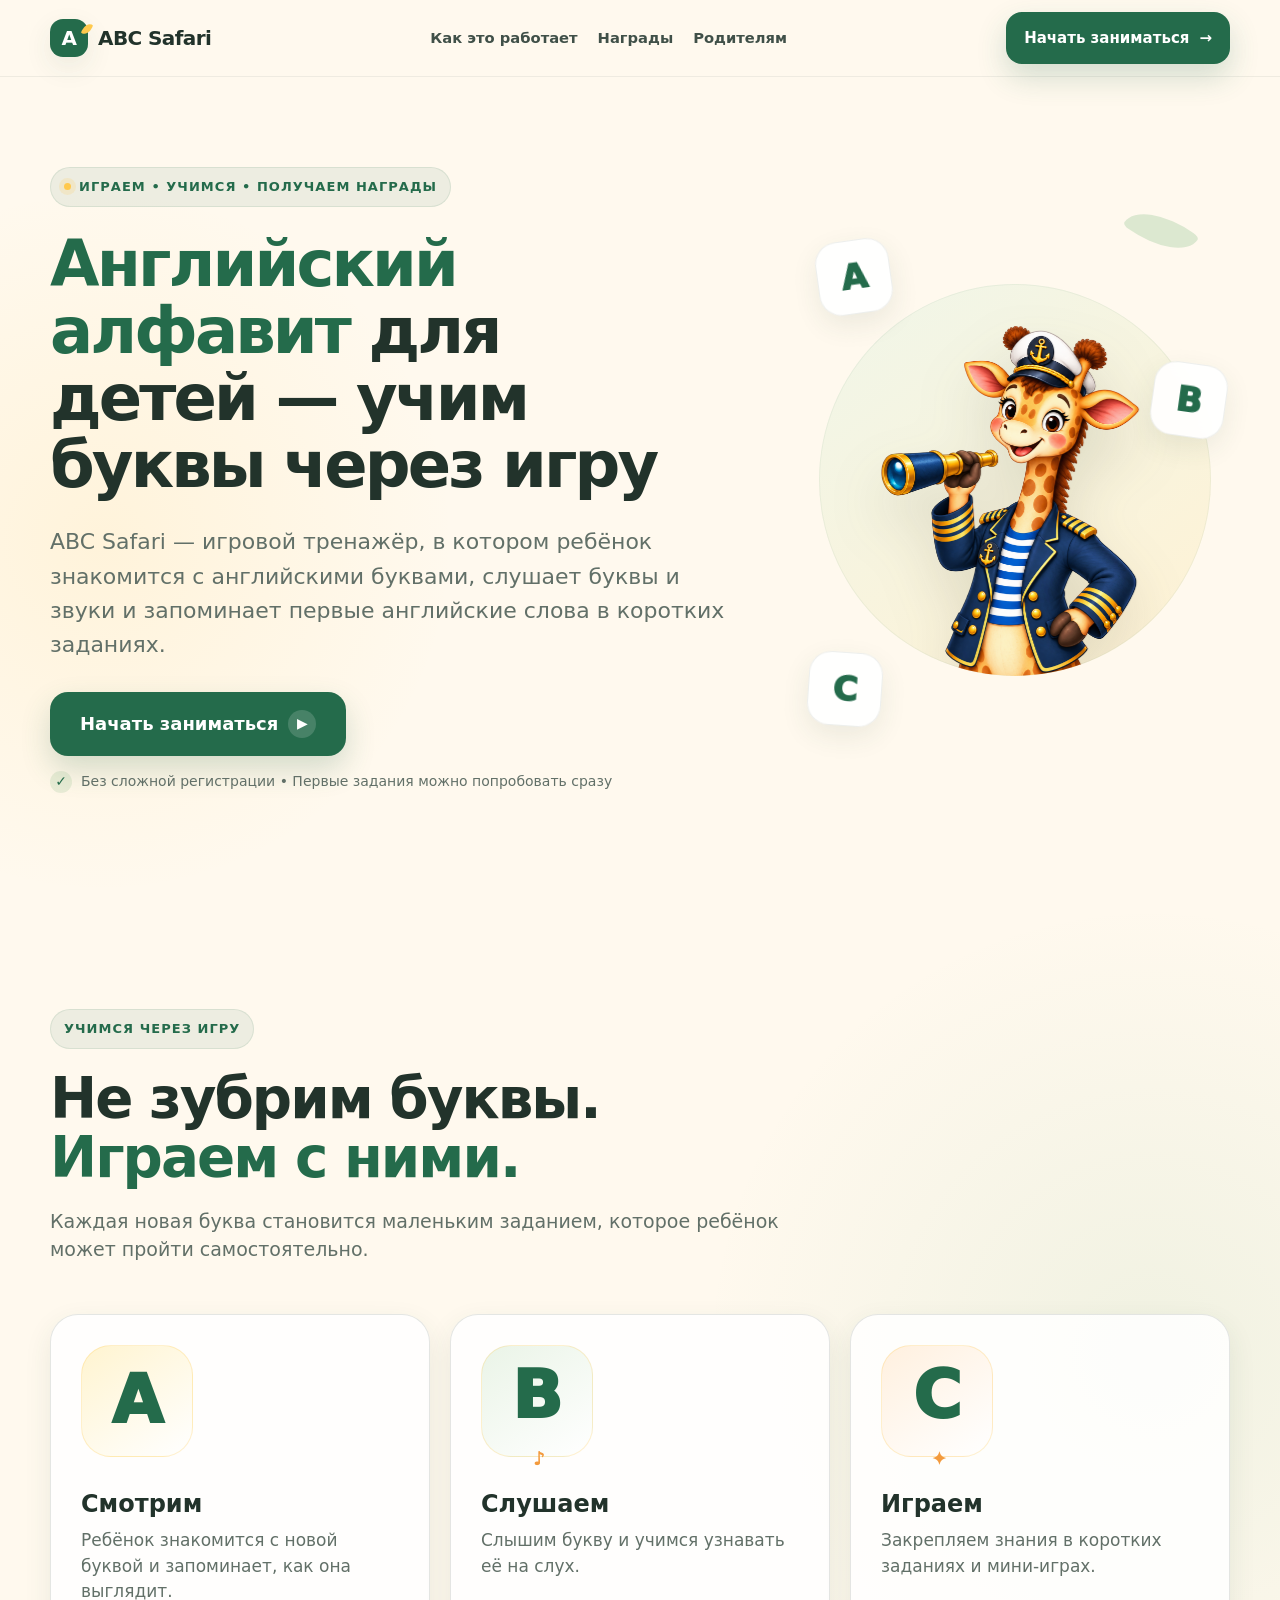
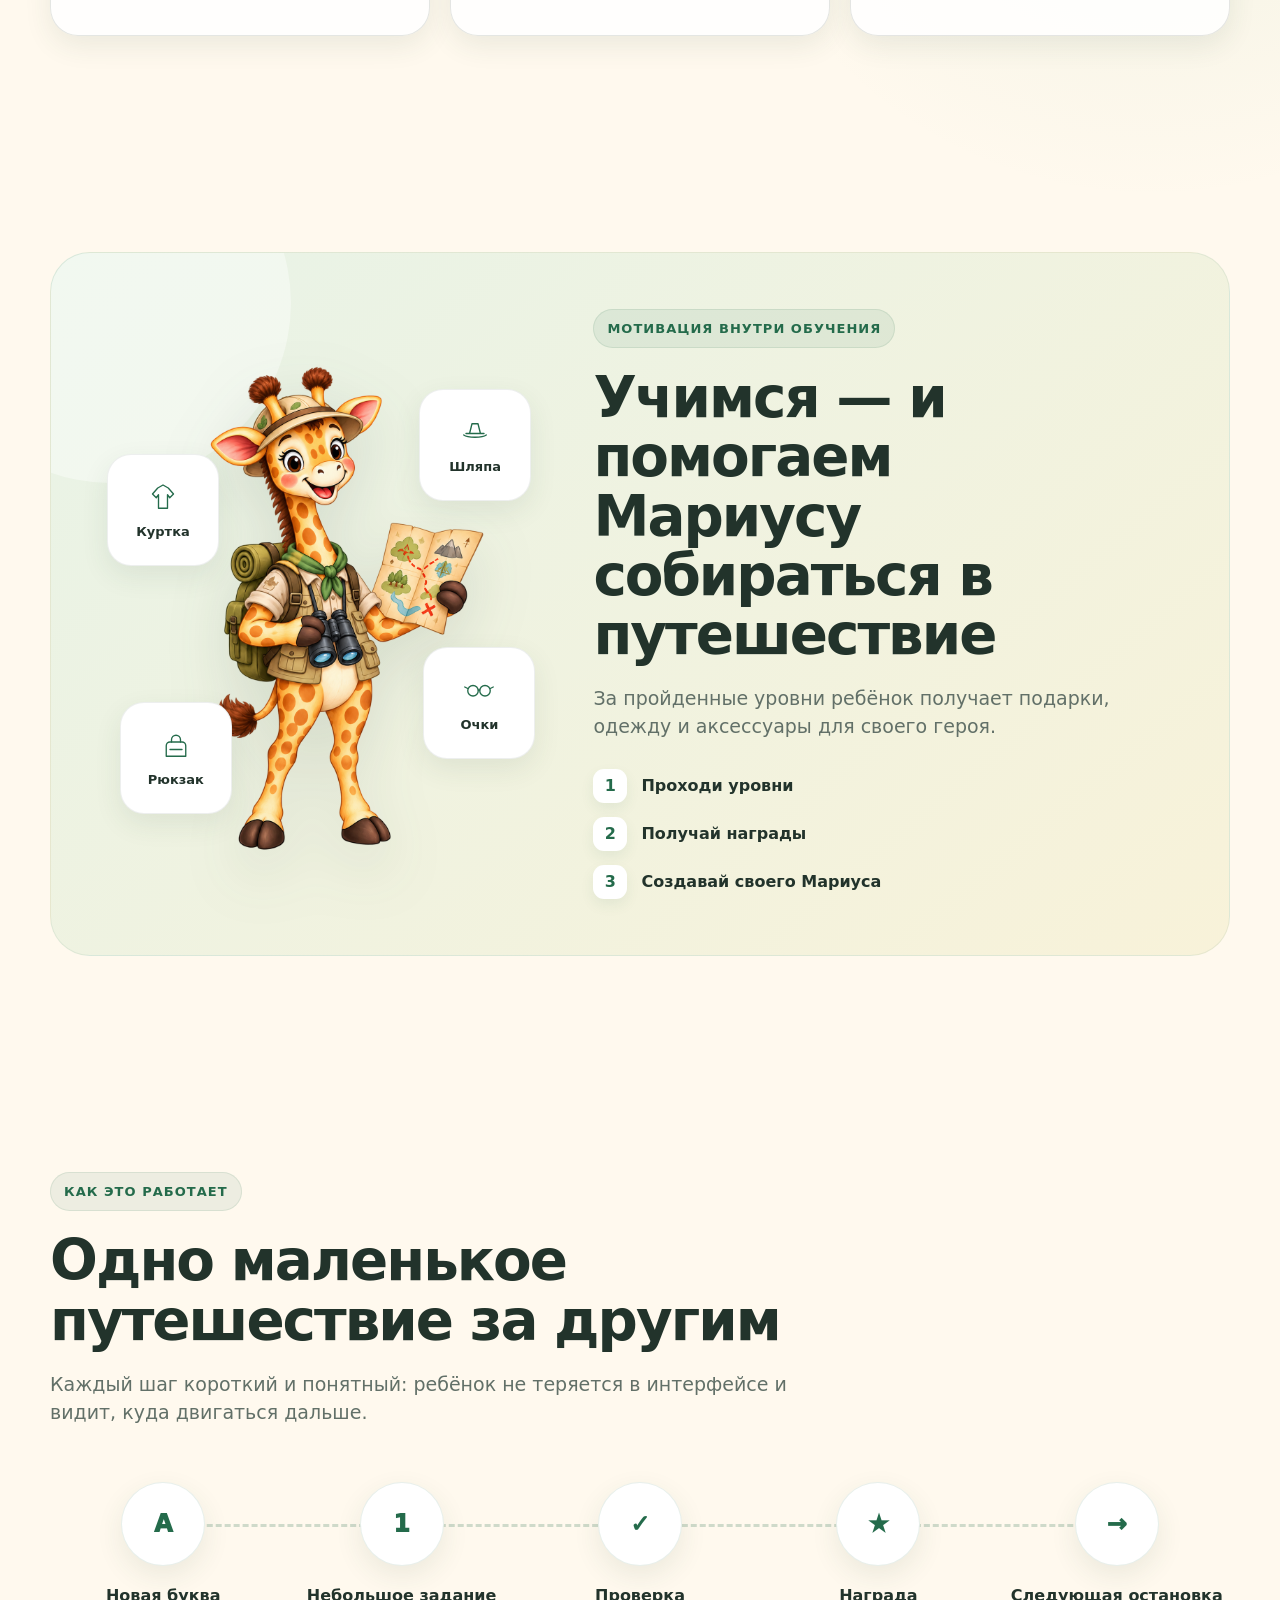
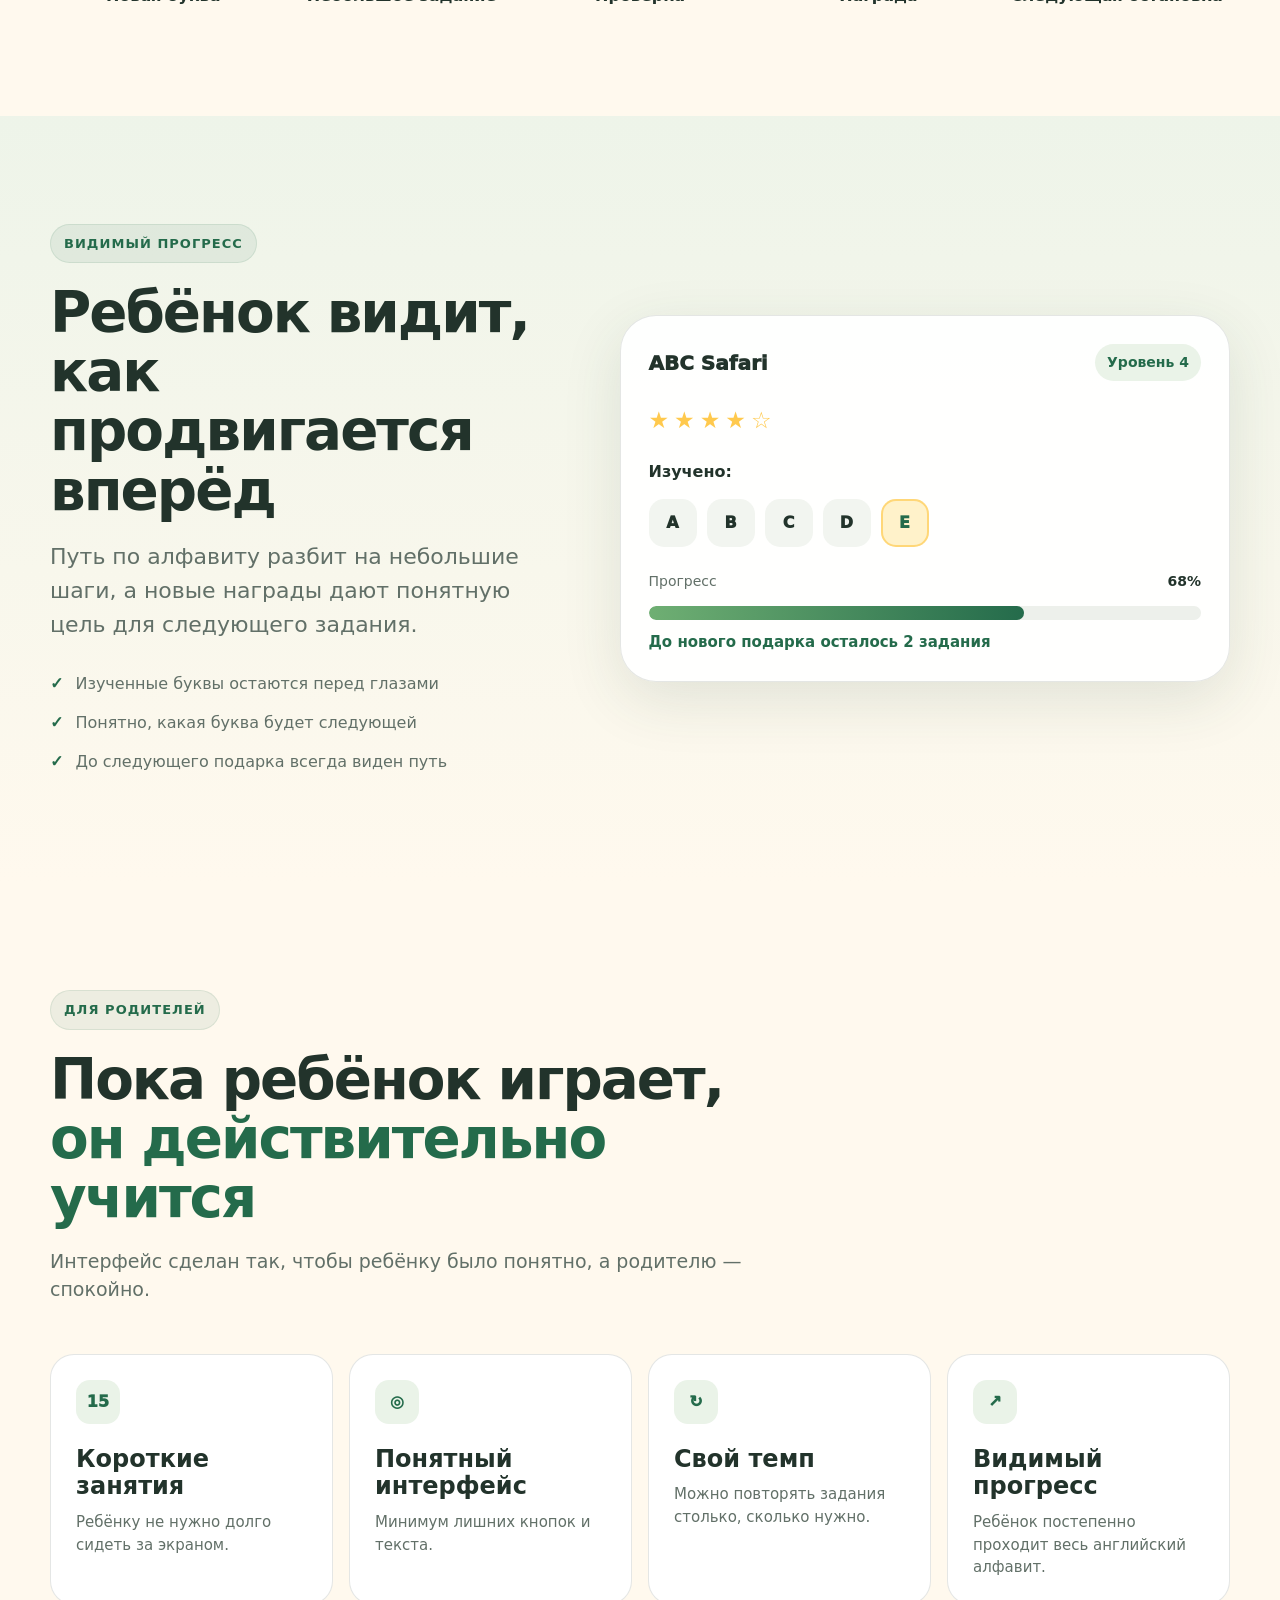
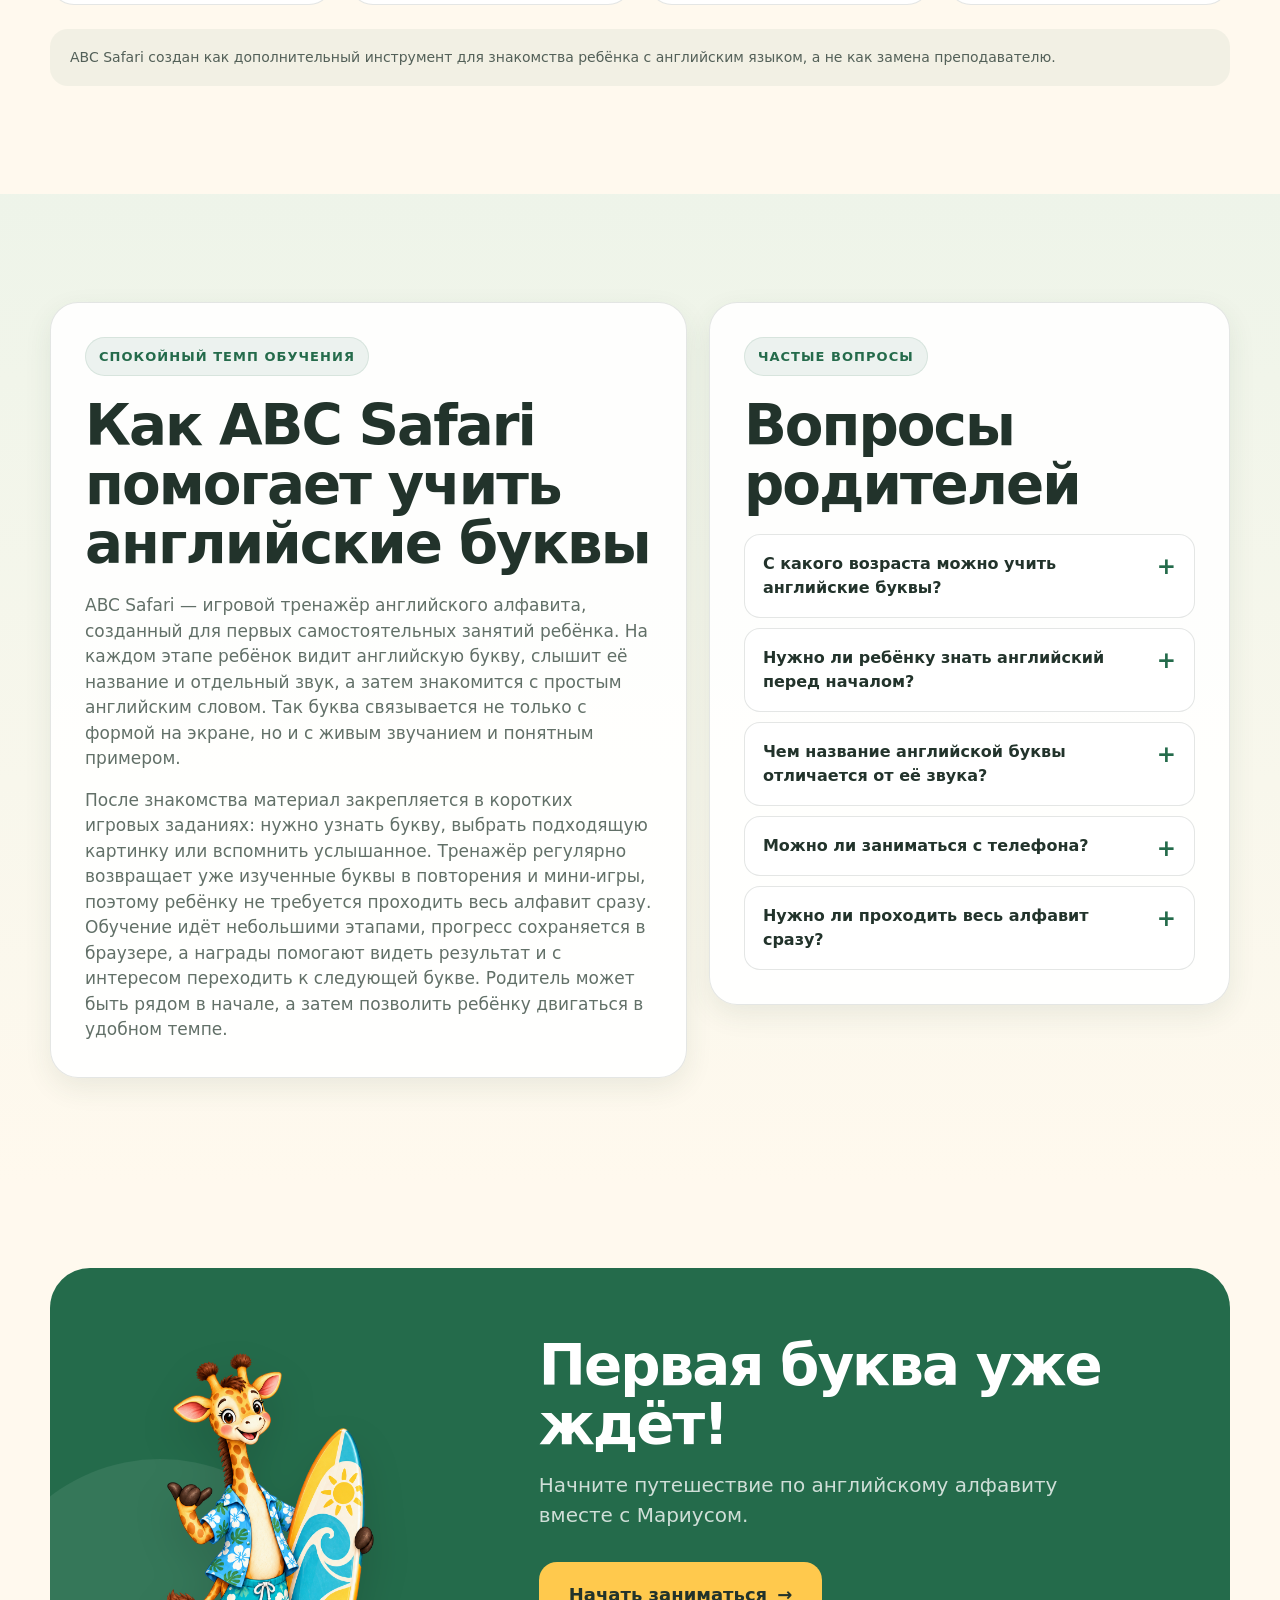
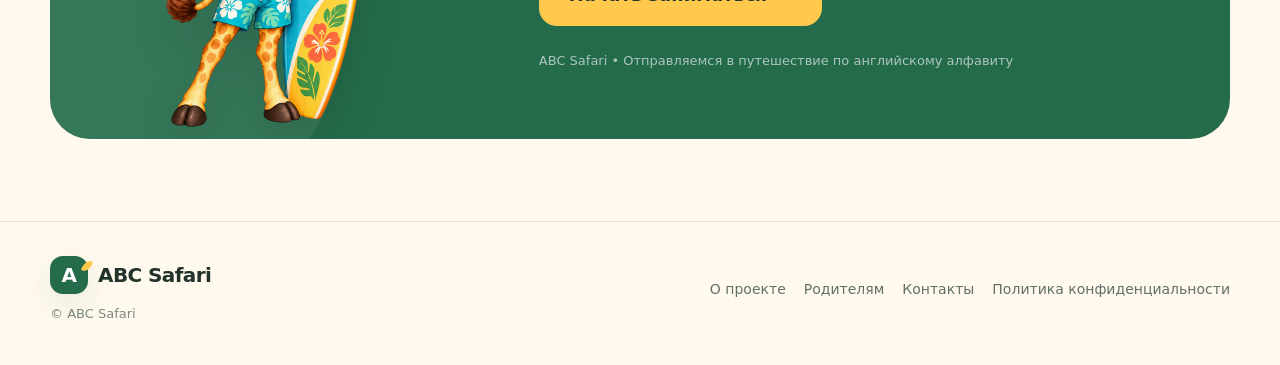
==== index.html @ dca10058 "Add technical SEO foundation" ====
<!doctype html>
<html lang="ru">
<head>
  <meta charset="utf-8" />
  <meta name="viewport" content="width=device-width,initial-scale=1" />
  <meta name="description" content="Игровой онлайн-тренажёр английских букв для детей: слушаем буквы и звуки, учим первые слова, играем и получаем награды вместе с жирафом Мариусом." />
  <title>Английский алфавит для детей — игровой тренажёр ABC Safari</title>
  <link rel="canonical" href="https://abcsafari.ru/" />
  <link rel="icon" type="image/png" href="/play/icon-192.png" />
  <meta property="og:type" content="website" />
  <meta property="og:locale" content="ru_RU" />
  <meta property="og:site_name" content="ABC Safari" />
  <meta property="og:title" content="Английский алфавит для детей — игровой тренажёр ABC Safari" />
  <meta property="og:description" content="Игровой онлайн-тренажёр английских букв для детей: слушаем буквы и звуки, учим первые слова, играем и получаем награды вместе с жирафом Мариусом." />
  <meta property="og:url" content="https://abcsafari.ru/" />
  <meta name="twitter:card" content="summary" />
  <meta name="twitter:title" content="Английский алфавит для детей — игровой тренажёр ABC Safari" />
  <meta name="twitter:description" content="Игровой онлайн-тренажёр английских букв для детей: слушаем буквы и звуки, учим первые слова, играем и получаем награды вместе с жирафом Мариусом." />
  <script type="application/ld+json">
  {
    "@context": "https://schema.org",
    "@graph": [
      {
        "@type": "WebSite",
        "@id": "https://abcsafari.ru/#website",
        "name": "ABC Safari",
        "url": "https://abcsafari.ru/",
        "inLanguage": "ru"
      },
      {
        "@type": "SoftwareApplication",
        "@id": "https://abcsafari.ru/play/#application",
        "name": "ABC Safari",
        "url": "https://abcsafari.ru/play/",
        "applicationCategory": "EducationalApplication",
        "operatingSystem": "Web",
        "inLanguage": "ru"
      },
      {
        "@type": "FAQPage",
        "@id": "https://abcsafari.ru/#faq",
        "mainEntity": [
          {
            "@type": "Question",
            "name": "С какого возраста можно учить английские буквы?",
            "acceptedAnswer": {
              "@type": "Answer",
              "text": "Ориентируйтесь не только на возраст, но и на интерес ребёнка. ABC Safari подходит для первого знакомства с буквами, а взрослый может помочь на старте."
            }
          },
          {
            "@type": "Question",
            "name": "Нужно ли ребёнку знать английский перед началом?",
            "acceptedAnswer": {
              "@type": "Answer",
              "text": "Нет. Тренажёр начинает с базовых букв, их названий и простых слов, поэтому предварительная подготовка не требуется."
            }
          },
          {
            "@type": "Question",
            "name": "Чем название английской буквы отличается от её звука?",
            "acceptedAnswer": {
              "@type": "Answer",
              "text": "Название — это то, как букву называют в алфавите, а звук — то, как она может звучать в слове. В заданиях можно услышать и то и другое."
            }
          },
          {
            "@type": "Question",
            "name": "Можно ли заниматься с телефона?",
            "acceptedAnswer": {
              "@type": "Answer",
              "text": "Да. Сайт адаптирован для телефона и планшета; для занятий понадобится включённый звук."
            }
          },
          {
            "@type": "Question",
            "name": "Нужно ли проходить весь алфавит сразу?",
            "acceptedAnswer": {
              "@type": "Answer",
              "text": "Нет. Обучение разбито на небольшие этапы, а к уже изученным буквам можно возвращаться в повторениях и играх."
            }
          }
        ]
      }
    ]
  }
  </script>
  <style>
    :root{
      --bg:#FFF9EE;
      --bg-soft:#FAF8F3;
      --ink:#22332B;
      --muted:#627068;
      --green:#246B4B;
      --green-2:#6FAF73;
      --green-soft:#EAF3E8;
      --yellow:#FFC94D;
      --orange:#F39A3D;
      --white:#FFFFFF;
      --line:rgba(34,51,43,.12);
      --shadow:0 18px 60px rgba(43,74,57,.12);
      --shadow-sm:0 10px 28px rgba(43,74,57,.09);
      --radius:28px;
      --radius-sm:20px;
      --max:1180px;
      --trainer-url:"/play/";
    }

    *{box-sizing:border-box}
    html{scroll-behavior:smooth}
    body{
      margin:0;
      color:var(--ink);
      background:
        radial-gradient(circle at 8% 8%, rgba(255,201,77,.12), transparent 22rem),
        radial-gradient(circle at 90% 20%, rgba(111,175,115,.10), transparent 28rem),
        var(--bg);
      font-family:"Nunito","Avenir Next","Segoe UI",system-ui,-apple-system,sans-serif;
      line-height:1.5;
      -webkit-font-smoothing:antialiased;
    }
    img{max-width:100%;display:block}
    a{color:inherit;text-decoration:none}
    button,a{ -webkit-tap-highlight-color:transparent }
    :focus-visible{outline:3px solid rgba(243,154,61,.45);outline-offset:4px}
    .container{width:min(var(--max), calc(100% - 40px));margin:0 auto}
    .section{padding:108px 0;position:relative}
    .section--soft{background:linear-gradient(180deg,rgba(234,243,232,.82),rgba(255,249,238,.65))}
    .eyebrow{
      display:inline-flex;align-items:center;gap:8px;
      font-size:13px;font-weight:800;letter-spacing:.08em;text-transform:uppercase;
      color:var(--green);background:rgba(36,107,75,.08);
      border:1px solid rgba(36,107,75,.10);
      padding:9px 13px;border-radius:999px;
      margin-bottom:20px;
    }
    .eyebrow-dot{width:7px;height:7px;border-radius:50%;background:var(--yellow);box-shadow:0 0 0 5px rgba(255,201,77,.18)}
    h1,h2,h3,p{margin-top:0}
    h1{
      font-size:clamp(44px,6vw,78px);
      line-height:.98;letter-spacing:-.045em;margin-bottom:26px;
      max-width:780px;
    }
    h2{
      font-size:clamp(34px,4.4vw,58px);
      line-height:1.05;letter-spacing:-.035em;margin-bottom:20px;
    }
    h3{font-size:24px;line-height:1.15;margin-bottom:10px}
    .accent{color:var(--green)}
    .lead{
      font-size:clamp(18px,2vw,22px);line-height:1.55;color:var(--muted);
      max-width:680px;margin-bottom:30px;
    }
    .section-head{max-width:760px;margin-bottom:50px}
    .section-head p{font-size:19px;color:var(--muted);margin-bottom:0}

    /* Header */
    .site-header{
      position:sticky;top:0;z-index:50;
      backdrop-filter:blur(18px);
      background:rgba(255,249,238,.82);
      border-bottom:1px solid rgba(34,51,43,.07);
    }
    .nav{
      height:76px;
      display:grid;
      grid-template-columns:auto minmax(0,1fr) auto;
      align-items:center;
      gap:34px;
      position:relative;
    }
    .brand{display:flex;align-items:center;gap:10px;font-weight:900;font-size:22px;letter-spacing:-.03em;flex:0 0 auto}
    .brand-mark{
      width:38px;height:38px;border-radius:13px;background:var(--green);color:#fff;
      display:grid;place-items:center;font-weight:900;position:relative;box-shadow:var(--shadow-sm);
    }
    .brand-mark:after{
      content:"";position:absolute;width:8px;height:12px;border-radius:80% 10% 80% 10%;
      background:var(--yellow);right:-3px;top:4px;transform:rotate(25deg)
    }
    .nav-links{
      display:flex;
      align-items:center;
      justify-content:center;
      gap:clamp(20px,2.4vw,34px);
      color:#405048;
      font-weight:700;
      white-space:nowrap;
      min-width:0;
    }
    .nav-links a{
      display:inline-flex;
      align-items:center;
      min-height:44px;
      font-size:clamp(14px,1.15vw,17px);
    }
    .nav-links a:hover{color:var(--green)}
    .site-header > .container > .btn-primary{
      flex:0 0 auto;
      white-space:nowrap;
      padding-inline:22px;
    }

    /* Mobile menu must never appear in the desktop layout. */
    .mobile-menu{display:none}
    .btn{
      display:inline-flex;align-items:center;justify-content:center;gap:10px;
      min-height:52px;padding:0 24px;border-radius:16px;border:0;
      font-weight:900;font-size:16px;cursor:pointer;transition:.2s ease;
    }
    .btn-primary{
      color:#fff;background:var(--green);box-shadow:0 13px 30px rgba(36,107,75,.20)
    }
    .btn-primary:hover{transform:translateY(-2px);box-shadow:0 17px 38px rgba(36,107,75,.24)}
    .btn-big{min-height:64px;padding:0 30px;font-size:18px;border-radius:18px}
    .btn-icon{
      width:28px;height:28px;border-radius:50%;background:rgba(255,255,255,.16);
      display:grid;place-items:center;font-size:14px
    }
    .menu-toggle{
      display:none;
      background:none;
      border:0;
      padding:8px;
      cursor:pointer;
      justify-self:end;
    }
    .menu-toggle span{display:block;width:24px;height:2px;background:var(--ink);margin:5px 0;border-radius:99px}

    /* Hero */
    .hero{min-height:calc(100vh - 76px);display:flex;align-items:center;padding:54px 0 72px;overflow:hidden}
    .hero-grid{display:grid;grid-template-columns:minmax(0,1.25fr) minmax(0,.75fr);align-items:center;gap:clamp(24px,2.5vw,36px)}
    .hero-copy{min-width:0;position:relative;z-index:3}
    .hero h1{
      max-width:760px;font-size:clamp(44px,5vw,72px);line-height:1.05;
      word-break:normal;overflow-wrap:normal;hyphens:none;
      text-wrap:balance;
    }
    .hero .eyebrow{margin-bottom:24px}
    .hero-note{font-size:14px;color:var(--muted);margin-top:15px;display:flex;align-items:center;gap:9px}
    .hero-note:before{
      content:"✓";width:22px;height:22px;border-radius:50%;display:grid;place-items:center;
      background:rgba(111,175,115,.16);color:var(--green);font-weight:900
    }
    .hero-art{
      min-height:max(630px,min(72vh,670px));position:relative;display:grid;
      grid-template-columns:1fr min(91%,480px) 1fr;
      grid-template-rows:1fr auto 1fr;
    }
    .hero-blob{
      grid-area:2 / 2 / 3 / 3;position:relative;width:100%;aspect-ratio:1;border-radius:50%;
      background:linear-gradient(145deg,#F0F6E9,#FFF2D4);
      box-shadow:inset 0 0 0 1px rgba(36,107,75,.06);
    }
    .hero-art img{
      /* Share the circle's grid area without moving the floating letter cards. */
      grid-area:2 / 2 / 3 / 3;position:absolute;z-index:2;left:50%;bottom:0;
      transform:translateX(-50%);width:100%;height:auto;aspect-ratio:1;
      /* Side insets leave 72% of the circle width for the PNG. */
      padding-inline:14%;object-fit:contain;object-position:center bottom;
      clip-path:circle(50%);
      filter:drop-shadow(0 28px 28px rgba(69,70,39,.14));
      animation:marius-in .7s cubic-bezier(.2,.8,.2,1) both;
    }
    .float-card{
      position:absolute;z-index:4;width:74px;height:74px;border-radius:22px;background:rgba(255,255,255,.9);
      border:1px solid rgba(34,51,43,.08);box-shadow:var(--shadow-sm);display:grid;place-items:center;
      font-size:34px;font-weight:1000;color:var(--green);backdrop-filter:blur(8px);
    }
    .float-a{left:4%;top:13%;transform:rotate(-8deg);animation:float 4.8s ease-in-out infinite}
    .float-b{right:1%;top:32%;transform:rotate(8deg);animation:float 5.4s ease-in-out .4s infinite}
    .float-c{left:2%;bottom:12%;transform:rotate(4deg);animation:float 5.2s ease-in-out .8s infinite}
    .float-leaf{
      position:absolute;z-index:1;width:70px;height:34px;background:rgba(111,175,115,.24);
      border-radius:90% 10% 90% 10%;right:8%;top:9%;transform:rotate(35deg)
    }
    @keyframes marius-in{from{opacity:0}to{opacity:1}}
    @keyframes float{0%,100%{translate:0 0}50%{translate:0 -9px}}

    /* Cards */
    .cards-3{display:grid;grid-template-columns:repeat(3,1fr);gap:20px}
    .learn-card{
      background:rgba(255,255,255,.86);border:1px solid var(--line);border-radius:var(--radius);
      padding:30px;min-height:300px;box-shadow:var(--shadow-sm);position:relative;overflow:hidden;
      transition:.22s ease;
    }
    .learn-card:hover{transform:translateY(-5px);box-shadow:var(--shadow)}
    .letter-visual{
      width:112px;height:112px;border-radius:30px;display:grid;place-items:center;
      background:linear-gradient(145deg,#fff4d0,#fff);font-size:66px;font-weight:1000;color:var(--green);
      margin-bottom:34px;border:1px solid rgba(255,201,77,.26)
    }
    .learn-card:nth-child(2) .letter-visual{background:linear-gradient(145deg,#eaf4e7,#fff)}
    .learn-card:nth-child(3) .letter-visual{background:linear-gradient(145deg,#fff0df,#fff)}
    .mini-icon{font-size:18px;margin-left:4px;vertical-align:middle;color:var(--orange)}
    .learn-card p{color:var(--muted);font-size:17px;margin-bottom:0}

    /* Rewards */
    .reward-panel{
      display:grid;grid-template-columns:.85fr 1.15fr;gap:58px;align-items:center;
      border-radius:40px;background:linear-gradient(140deg,#E8F3E7,#F8F2D9);
      padding:56px;position:relative;overflow:hidden;border:1px solid rgba(36,107,75,.08)
    }
    .reward-panel:before{
      content:"";position:absolute;width:360px;height:360px;border-radius:50%;background:rgba(255,255,255,.38);
      left:-120px;top:-130px
    }
    .reward-visual{position:relative;min-height:500px;display:flex;align-items:flex-end;justify-content:center}
    .reward-visual img{height:490px;width:auto;object-fit:contain;position:relative;z-index:2;filter:drop-shadow(0 22px 30px rgba(45,67,53,.13))}
    .item-card{
      position:absolute;z-index:3;width:112px;height:112px;background:#fff;border-radius:24px;
      border:1px solid rgba(34,51,43,.08);box-shadow:var(--shadow-sm);display:flex;flex-direction:column;
      align-items:center;justify-content:center;gap:7px;font-weight:900;font-size:13px
    }
    .item-card svg{width:36px;height:36px;stroke:var(--green);stroke-width:1.8;fill:none;stroke-linecap:round;stroke-linejoin:round}
    .item-1{left:0;top:20%}.item-2{right:1%;top:7%}.item-3{left:3%;bottom:8%}.item-4{right:0;bottom:19%}
    .reward-copy p{color:var(--muted);font-size:19px}
    .steps-mini{display:grid;gap:14px;margin-top:28px}
    .mini-step{display:flex;align-items:center;gap:14px;font-weight:900}
    .mini-step span{width:34px;height:34px;border-radius:11px;background:#fff;display:grid;place-items:center;color:var(--green);box-shadow:0 6px 14px rgba(36,107,75,.08)}

    /* Journey */
    .journey{
      display:grid;grid-template-columns:repeat(5,1fr);gap:12px;position:relative;margin-top:55px;
    }
    .journey:before{
      content:"";position:absolute;left:8%;right:8%;top:42px;border-top:3px dashed rgba(36,107,75,.22)
    }
    .journey-step{position:relative;text-align:center;z-index:1}
    .journey-dot{
      width:84px;height:84px;margin:0 auto 18px;border-radius:50%;background:var(--white);
      border:1px solid rgba(36,107,75,.10);box-shadow:var(--shadow-sm);display:grid;place-items:center;
      font-size:24px;font-weight:1000;color:var(--green)
    }
    .journey-step strong{display:block;font-size:16px}

    /* Progress mockup */
    .progress-grid{display:grid;grid-template-columns:.9fr 1.1fr;gap:70px;align-items:center}
    .progress-mock{
      background:rgba(255,255,255,.92);border:1px solid var(--line);border-radius:36px;
      padding:28px;box-shadow:var(--shadow);transform:rotate(1deg)
    }
    .mock-top{display:flex;justify-content:space-between;align-items:center;margin-bottom:22px}
    .mock-brand{font-weight:1000;font-size:20px}
    .level-pill{padding:8px 12px;border-radius:999px;background:var(--green-soft);font-weight:900;color:var(--green);font-size:14px}
    .stars{letter-spacing:5px;color:var(--yellow);font-size:23px;margin-bottom:22px}
    .letters{display:flex;gap:10px;flex-wrap:wrap;margin:15px 0 24px}
    .letter-chip{width:48px;height:48px;border-radius:15px;background:#f2f5f0;display:grid;place-items:center;font-weight:1000}
    .letter-chip.next{background:#fff2ca;color:var(--green);box-shadow:inset 0 0 0 2px rgba(255,201,77,.65)}
    .progress-track{height:14px;background:#edf0eb;border-radius:99px;overflow:hidden;margin:14px 0 11px}
    .progress-fill{width:68%;height:100%;background:linear-gradient(90deg,var(--green-2),var(--green));border-radius:inherit}
    .gift-note{font-weight:900;color:var(--green);font-size:15px}
    .progress-copy ul{list-style:none;padding:0;margin:28px 0 0;display:grid;gap:15px}
    .progress-copy li{display:flex;gap:12px;color:var(--muted)}
    .progress-copy li:before{content:"✓";color:var(--green);font-weight:1000}

    /* Parents */
    .benefits{display:grid;grid-template-columns:repeat(4,1fr);gap:16px}
    .benefit{
      background:#fff;border:1px solid var(--line);border-radius:24px;padding:25px;min-height:190px
    }
    .benefit-icon{
      width:44px;height:44px;border-radius:14px;background:var(--green-soft);display:grid;place-items:center;
      color:var(--green);font-weight:1000;margin-bottom:22px
    }
    .benefit p{color:var(--muted);margin-bottom:0;font-size:15px}
    .parent-note{
      margin-top:24px;padding:18px 20px;border-radius:18px;background:rgba(36,107,75,.06);
      color:#536058;font-size:14px
    }

    /* Parent guide and FAQ */
    .guide-grid{display:grid;grid-template-columns:1.1fr .9fr;gap:22px;align-items:start}
    .guide-card,.faq-card{
      background:rgba(255,255,255,.9);border:1px solid var(--line);border-radius:var(--radius);
      padding:34px;box-shadow:var(--shadow-sm)
    }
    .guide-card p{font-size:17px;color:var(--muted);margin-bottom:16px}
    .guide-card p:last-child{margin-bottom:0}
    .faq-list{display:grid;gap:10px}
    .faq-list details{border:1px solid var(--line);border-radius:16px;background:#fff;padding:0 18px}
    .faq-list summary{cursor:pointer;font-weight:900;padding:17px 30px 17px 0;position:relative;list-style:none}
    .faq-list summary::-webkit-details-marker{display:none}
    .faq-list summary:after{content:"+";position:absolute;right:0;top:14px;color:var(--green);font-size:23px}
    .faq-list details[open] summary:after{content:"−"}
    .faq-list p{color:var(--muted);margin:0;padding:0 0 17px;font-size:15px}

    /* CTA */
    .final-cta{padding-top:82px;padding-bottom:82px}
    .cta-box{
      border-radius:40px;background:var(--green);color:#fff;display:grid;grid-template-columns:.72fr 1.28fr;
      min-height:420px;overflow:hidden;position:relative
    }
    .cta-art{position:relative;display:flex;align-items:flex-end;justify-content:center}
    .cta-art:before{
      content:"";position:absolute;width:360px;height:360px;border-radius:50%;background:rgba(255,255,255,.08);
      left:-70px;bottom:-80px
    }
    .cta-art img{height:390px;width:auto;object-fit:contain;position:relative;z-index:2;filter:drop-shadow(0 18px 20px rgba(0,0,0,.12))}
    .cta-copy{padding:68px 64px;display:flex;flex-direction:column;justify-content:center}
    .cta-copy h2{color:#fff;margin-bottom:16px}
    .cta-copy p{font-size:20px;color:rgba(255,255,255,.78);max-width:560px}
    .cta-copy .btn{align-self:flex-start;background:var(--yellow);color:var(--ink);box-shadow:none;margin-top:12px}
    .cta-copy .btn:hover{transform:translateY(-2px);background:#ffd469}
    .cta-sign{margin-top:25px;font-size:13px;color:rgba(255,255,255,.62)}

    /* Footer */
    footer{padding:34px 0 42px;border-top:1px solid var(--line)}
    .footer-row{display:flex;align-items:center;justify-content:space-between;gap:24px;flex-wrap:wrap}
    .footer-links{display:flex;gap:18px;flex-wrap:wrap;color:var(--muted);font-size:14px}
    .copyright{font-size:13px;color:#7d8981}

    /* Reveal */
    .reveal{opacity:0;transform:translateY(18px);transition:opacity .55s ease, transform .55s ease}
    .reveal.is-visible{opacity:1;transform:none}

    @media (min-width:1121px) and (max-width:1280px){
      .nav{gap:22px}
      .brand{font-size:20px}
      .nav-links{gap:20px}
      .site-header > .container > .btn-primary{
        padding-inline:18px;
        font-size:15px;
      }
    }

    @media (max-width: 1120px){
      .nav{
        grid-template-columns:auto 1fr auto;
        gap:16px;
      }
      .nav-links{display:none}
      .site-header > .container > .btn-primary{display:none}
      .menu-toggle{display:block}
      .mobile-menu{
        display:none;
        position:absolute;
        left:0;
        right:0;
        top:calc(100% + 8px);
        background:#fff;
        border-radius:20px;
        padding:16px;
        box-shadow:var(--shadow);
        border:1px solid var(--line);
        z-index:100;
      }
      .mobile-menu.open{display:grid;gap:4px}
      .mobile-menu a{padding:12px 10px;border-radius:12px;font-weight:800}
      .mobile-menu .btn{margin-top:8px}
      .hero-grid,.reward-panel,.progress-grid,.cta-box,.guide-grid{grid-template-columns:1fr}
      .hero{padding-top:38px}
      .hero-art{min-height:520px}
      .reward-panel{padding:36px}
      .reward-visual{order:2;min-height:430px}
      .reward-visual img{height:420px}
      .cards-3{grid-template-columns:1fr 1fr}
      .learn-card:last-child{grid-column:span 2}
      .benefits{grid-template-columns:1fr 1fr}
      .cta-art{order:2}
      .cta-copy{padding:54px 38px 10px}
      .cta-art img{height:340px}
    }

    @media (max-width: 700px){
      .container{width:min(100% - 26px, var(--max))}
      .section{padding:78px 0}
      .eyebrow{margin-bottom:18px}
      .nav{height:68px}
      .hero{min-height:auto;padding:34px 0 44px}
      .hero-grid{gap:5px}
      h1{font-size:clamp(42px,13vw,60px)}
      .hero h1{max-width:100%;font-size:clamp(28px,9.5vw,52px)}
      .lead{font-size:18px}
      .btn-big{width:100%}
      .hero-note{align-items:flex-start}
      .hero-art{min-height:430px;margin-top:12px;grid-template-columns:1fr min(91%,390px) 1fr}
      .hero-art img{padding-inline:16%}
      .float-card{width:58px;height:58px;font-size:27px;border-radius:18px}
      .cards-3{grid-template-columns:1fr}
      .learn-card:last-child{grid-column:auto}
      .reward-panel{padding:28px 20px;border-radius:30px}
      .reward-visual{min-height:390px}
      .reward-visual img{height:370px}
      .item-card{width:86px;height:86px;border-radius:20px;font-size:11px}
      .item-card svg{width:29px;height:29px}
      .journey{grid-template-columns:1fr;gap:0;margin-top:36px}
      .journey:before{left:41px;right:auto;top:10px;bottom:10px;height:auto;border-top:0;border-left:3px dashed rgba(36,107,75,.22)}
      .journey-step{display:grid;grid-template-columns:84px 1fr;align-items:center;text-align:left;gap:20px;margin-bottom:18px}
      .journey-dot{margin:0}
      .progress-grid{gap:40px}
      .progress-mock{padding:22px;border-radius:28px;transform:none}
      .benefits{grid-template-columns:1fr}
      .benefit{min-height:auto}
      .cta-box{border-radius:30px}
      .cta-copy{padding:42px 26px 8px}
      .cta-copy .btn{width:100%}
      .cta-art img{height:310px}
      .footer-row{align-items:flex-start;flex-direction:column}
    }

    @media (prefers-reduced-motion:reduce){
      *,*::before,*::after{animation:none!important;transition:none!important;scroll-behavior:auto!important}
      .reveal{opacity:1;transform:none}
    }
  </style>
</head>
<body>
  <header class="site-header">
    <div class="container nav">
      <a class="brand" href="#top" aria-label="ABC Safari — на главную">
        <span class="brand-mark">A</span>
        <span>ABC Safari</span>
      </a>

      <nav class="nav-links" aria-label="Основная навигация">
        <a href="#how">Как это работает</a>
        <a href="#rewards">Награды</a>
        <a href="#parents">Родителям</a>
      </nav>

      <a class="btn btn-primary" data-trainer-link href="/play/">
        Начать заниматься <span aria-hidden="true">→</span>
      </a>

      <button class="menu-toggle" type="button" aria-label="Открыть меню" aria-expanded="false" aria-controls="mobile-menu">
        <span></span><span></span><span></span>
      </button>

      <div class="mobile-menu" id="mobile-menu">
        <a href="#how">Как это работает</a>
        <a href="#rewards">Награды</a>
        <a href="#parents">Родителям</a>
        <a class="btn btn-primary" data-trainer-link href="/play/">Начать заниматься</a>
      </div>
    </div>
  </header>

  <main id="top">
    <section class="hero">
      <div class="container hero-grid">
        <div class="hero-copy">
          <div class="eyebrow"><span class="eyebrow-dot"></span> Играем • Учимся • Получаем награды</div>
          <h1><span class="accent">Английский алфавит</span> для детей — учим буквы через игру</h1>
          <p class="lead">ABC Safari — игровой тренажёр, в котором ребёнок знакомится с английскими буквами, слушает буквы и звуки и запоминает первые английские слова в коротких заданиях.</p>
          <a class="btn btn-primary btn-big" data-trainer-link href="/play/">
            Начать заниматься
            <span class="btn-icon" aria-hidden="true">▶</span>
          </a>
          <div class="hero-note">Без сложной регистрации • Первые задания можно попробовать сразу</div>
        </div>

        <div class="hero-art" aria-label="Жираф Мариус">
          <div class="hero-blob"></div>
          <div class="float-leaf" aria-hidden="true"></div>
          <div class="float-card float-a" aria-hidden="true">A</div>
          <div class="float-card float-b" aria-hidden="true">B</div>
          <div class="float-card float-c" aria-hidden="true">C</div>
          <img src="play/images/marius-captain.png" alt="Жираф Мариус изучает английские буквы" />
        </div>
      </div>
    </section>

    <section class="section" id="how">
      <div class="container">
        <div class="section-head reveal">
          <span class="eyebrow">Учимся через игру</span>
          <h2>Не зубрим буквы.<br><span class="accent">Играем с ними.</span></h2>
          <p>Каждая новая буква становится маленьким заданием, которое ребёнок может пройти самостоятельно.</p>
        </div>

        <div class="cards-3">
          <article class="learn-card reveal">
            <div class="letter-visual">A</div>
            <h3>Смотрим</h3>
            <p>Ребёнок знакомится с новой буквой и запоминает, как она выглядит.</p>
          </article>
          <article class="learn-card reveal">
            <div class="letter-visual">B <span class="mini-icon" aria-hidden="true">♪</span></div>
            <h3>Слушаем</h3>
            <p>Слышим букву и учимся узнавать её на слух.</p>
          </article>
          <article class="learn-card reveal">
            <div class="letter-visual">C <span class="mini-icon" aria-hidden="true">✦</span></div>
            <h3>Играем</h3>
            <p>Закрепляем знания в коротких заданиях и мини-играх.</p>
          </article>
        </div>
      </div>
    </section>

    <section class="section" id="rewards">
      <div class="container">
        <div class="reward-panel reveal">
          <div class="reward-visual">
            <img src="play/images/marius-traveler.png" loading="lazy" alt="Жираф Мариус в путешествии" />
            <div class="item-card item-1" aria-label="Куртка">
              <svg viewBox="0 0 48 48" aria-hidden="true"><path d="M17 12 24 8l7 4 7 8-5 5-3-4v18H18V21l-3 4-5-5 7-8Z"/></svg>
              Куртка
            </div>
            <div class="item-card item-2" aria-label="Шляпа">
              <svg viewBox="0 0 48 48" aria-hidden="true"><path d="M12 26h24M17 25l3-12h8l3 12M9 28c5 4 25 4 30 0"/></svg>
              Шляпа
            </div>
            <div class="item-card item-3" aria-label="Рюкзак">
              <svg viewBox="0 0 48 48" aria-hidden="true"><path d="M16 20h16a5 5 0 0 1 5 5v14H11V25a5 5 0 0 1 5-5Z"/><path d="M18 20v-3a6 6 0 0 1 12 0v3M16 30h16"/></svg>
              Рюкзак
            </div>
            <div class="item-card item-4" aria-label="Очки">
              <svg viewBox="0 0 48 48" aria-hidden="true"><circle cx="16" cy="25" r="7"/><circle cx="32" cy="25" r="7"/><path d="M23 24h2M9 22l-4-2M39 22l4-2"/></svg>
              Очки
            </div>
          </div>

          <div class="reward-copy">
            <span class="eyebrow">Мотивация внутри обучения</span>
            <h2>Учимся — и помогаем Мариусу собираться в путешествие</h2>
            <p>За пройденные уровни ребёнок получает подарки, одежду и аксессуары для своего героя.</p>

            <div class="steps-mini">
              <div class="mini-step"><span>1</span> Проходи уровни</div>
              <div class="mini-step"><span>2</span> Получай награды</div>
              <div class="mini-step"><span>3</span> Создавай своего Мариуса</div>
            </div>
          </div>
        </div>
      </div>
    </section>

    <section class="section">
      <div class="container">
        <div class="section-head reveal">
          <span class="eyebrow">Как это работает</span>
          <h2>Одно маленькое путешествие за другим</h2>
          <p>Каждый шаг короткий и понятный: ребёнок не теряется в интерфейсе и видит, куда двигаться дальше.</p>
        </div>

        <div class="journey reveal" aria-label="Пять этапов обучения">
          <div class="journey-step"><div class="journey-dot">A</div><strong>Новая буква</strong></div>
          <div class="journey-step"><div class="journey-dot">1</div><strong>Небольшое задание</strong></div>
          <div class="journey-step"><div class="journey-dot">✓</div><strong>Проверка</strong></div>
          <div class="journey-step"><div class="journey-dot">★</div><strong>Награда</strong></div>
          <div class="journey-step"><div class="journey-dot">→</div><strong>Следующая остановка</strong></div>
        </div>
      </div>
    </section>

    <section class="section section--soft">
      <div class="container progress-grid">
        <div class="progress-copy reveal">
          <span class="eyebrow">Видимый прогресс</span>
          <h2>Ребёнок видит, как продвигается вперёд</h2>
          <p class="lead">Путь по алфавиту разбит на небольшие шаги, а новые награды дают понятную цель для следующего задания.</p>
          <ul>
            <li>Изученные буквы остаются перед глазами</li>
            <li>Понятно, какая буква будет следующей</li>
            <li>До следующего подарка всегда виден путь</li>
          </ul>
        </div>

        <div class="progress-mock reveal" aria-label="Пример экрана прогресса">
          <div class="mock-top">
            <div class="mock-brand">ABC Safari</div>
            <div class="level-pill">Уровень 4</div>
          </div>
          <div class="stars" aria-label="Четыре звезды из пяти">★★★★☆</div>
          <strong>Изучено:</strong>
          <div class="letters">
            <div class="letter-chip">A</div>
            <div class="letter-chip">B</div>
            <div class="letter-chip">C</div>
            <div class="letter-chip">D</div>
            <div class="letter-chip next">E</div>
          </div>
          <div style="display:flex;justify-content:space-between;gap:20px;font-size:14px;color:var(--muted)">
            <span>Прогресс</span><strong style="color:var(--ink)">68%</strong>
          </div>
          <div class="progress-track"><div class="progress-fill"></div></div>
          <div class="gift-note">До нового подарка осталось 2 задания</div>
        </div>
      </div>
    </section>

    <section class="section" id="parents">
      <div class="container">
        <div class="section-head reveal">
          <span class="eyebrow">Для родителей</span>
          <h2>Пока ребёнок играет,<br><span class="accent">он действительно учится</span></h2>
          <p>Интерфейс сделан так, чтобы ребёнку было понятно, а родителю — спокойно.</p>
        </div>

        <div class="benefits">
          <article class="benefit reveal">
            <div class="benefit-icon">15</div>
            <h3>Короткие занятия</h3>
            <p>Ребёнку не нужно долго сидеть за экраном.</p>
          </article>
          <article class="benefit reveal">
            <div class="benefit-icon">◎</div>
            <h3>Понятный интерфейс</h3>
            <p>Минимум лишних кнопок и текста.</p>
          </article>
          <article class="benefit reveal">
            <div class="benefit-icon">↻</div>
            <h3>Свой темп</h3>
            <p>Можно повторять задания столько, сколько нужно.</p>
          </article>
          <article class="benefit reveal">
            <div class="benefit-icon">↗</div>
            <h3>Видимый прогресс</h3>
            <p>Ребёнок постепенно проходит весь английский алфавит.</p>
          </article>
        </div>

        <div class="parent-note reveal">
          ABC Safari создан как дополнительный инструмент для знакомства ребёнка с английским языком, а не как замена преподавателю.
        </div>
      </div>
    </section>

    <section class="section section--soft" aria-labelledby="parent-guide-title">
      <div class="container guide-grid">
        <article class="guide-card reveal">
          <span class="eyebrow">Спокойный темп обучения</span>
          <h2 id="parent-guide-title">Как ABC Safari помогает учить английские буквы</h2>
          <p>ABC Safari — игровой тренажёр английского алфавита, созданный для первых самостоятельных занятий ребёнка. На каждом этапе ребёнок видит английскую букву, слышит её название и отдельный звук, а затем знакомится с простым английским словом. Так буква связывается не только с формой на экране, но и с живым звучанием и понятным примером.</p>
          <p>После знакомства материал закрепляется в коротких игровых заданиях: нужно узнать букву, выбрать подходящую картинку или вспомнить услышанное. Тренажёр регулярно возвращает уже изученные буквы в повторения и мини-игры, поэтому ребёнку не требуется проходить весь алфавит сразу. Обучение идёт небольшими этапами, прогресс сохраняется в браузере, а награды помогают видеть результат и с интересом переходить к следующей букве. Родитель может быть рядом в начале, а затем позволить ребёнку двигаться в удобном темпе.</p>
        </article>

        <div class="faq-card reveal" id="faq">
          <span class="eyebrow">Частые вопросы</span>
          <h2>Вопросы родителей</h2>
          <div class="faq-list">
            <details>
              <summary>С какого возраста можно учить английские буквы?</summary>
              <p>Ориентируйтесь не только на возраст, но и на интерес ребёнка. ABC Safari подходит для первого знакомства с буквами, а взрослый может помочь на старте.</p>
            </details>
            <details>
              <summary>Нужно ли ребёнку знать английский перед началом?</summary>
              <p>Нет. Тренажёр начинает с базовых букв, их названий и простых слов, поэтому предварительная подготовка не требуется.</p>
            </details>
            <details>
              <summary>Чем название английской буквы отличается от её звука?</summary>
              <p>Название — это то, как букву называют в алфавите, а звук — то, как она может звучать в слове. В заданиях можно услышать и то и другое.</p>
            </details>
            <details>
              <summary>Можно ли заниматься с телефона?</summary>
              <p>Да. Сайт адаптирован для телефона и планшета; для занятий понадобится включённый звук.</p>
            </details>
            <details>
              <summary>Нужно ли проходить весь алфавит сразу?</summary>
              <p>Нет. Обучение разбито на небольшие этапы, а к уже изученным буквам можно возвращаться в повторениях и играх.</p>
            </details>
          </div>
        </div>
      </div>
    </section>

    <section class="section final-cta">
      <div class="container">
        <div class="cta-box reveal">
          <div class="cta-art">
            <img src="play/images/marius-surfer.png" loading="lazy" alt="Жираф Мариус отправляется в путешествие по английскому алфавиту" />
          </div>
          <div class="cta-copy">
            <h2>Первая буква уже ждёт!</h2>
            <p>Начните путешествие по английскому алфавиту вместе с Мариусом.</p>
            <a class="btn btn-big" data-trainer-link href="/play/">Начать заниматься <span aria-hidden="true">→</span></a>
            <div class="cta-sign">ABC Safari • Отправляемся в путешествие по английскому алфавиту</div>
          </div>
        </div>
      </div>
    </section>
  </main>

  <footer>
    <div class="container footer-row">
      <div>
        <div class="brand"><span class="brand-mark">A</span><span>ABC Safari</span></div>
        <div class="copyright" style="margin-top:10px">© ABC Safari</div>
      </div>
      <div class="footer-links">
        <a href="/about/">О проекте</a>
        <a href="#parents">Родителям</a>
        <a href="/contacts/">Контакты</a>
        <a href="/privacy/">Политика конфиденциальности</a>
      </div>
    </div>
  </footer>

  <script>
    // Меняйте URL тренажёра только здесь.
    const TRAINER_URL = "/play/";
    document.querySelectorAll("[data-trainer-link]").forEach(link => {
      link.setAttribute("href", TRAINER_URL);
    });

    const toggle = document.querySelector(".menu-toggle");
    const mobileMenu = document.querySelector("#mobile-menu");
    toggle?.addEventListener("click", () => {
      const opened = mobileMenu.classList.toggle("open");
      toggle.setAttribute("aria-expanded", String(opened));
    });
    mobileMenu?.querySelectorAll("a").forEach(link => {
      link.addEventListener("click", () => {
        mobileMenu.classList.remove("open");
        toggle.setAttribute("aria-expanded", "false");
      });
    });

    const reduced = window.matchMedia("(prefers-reduced-motion: reduce)").matches;
    if (!reduced && "IntersectionObserver" in window) {
      const io = new IntersectionObserver(entries => {
        entries.forEach(entry => {
          if (entry.isIntersecting) {
            entry.target.classList.add("is-visible");
            io.unobserve(entry.target);
          }
        });
      }, { threshold: .12 });
      document.querySelectorAll(".reveal").forEach(el => io.observe(el));
    } else {
      document.querySelectorAll(".reveal").forEach(el => el.classList.add("is-visible"));
    }
  </script>
</body>
</html>
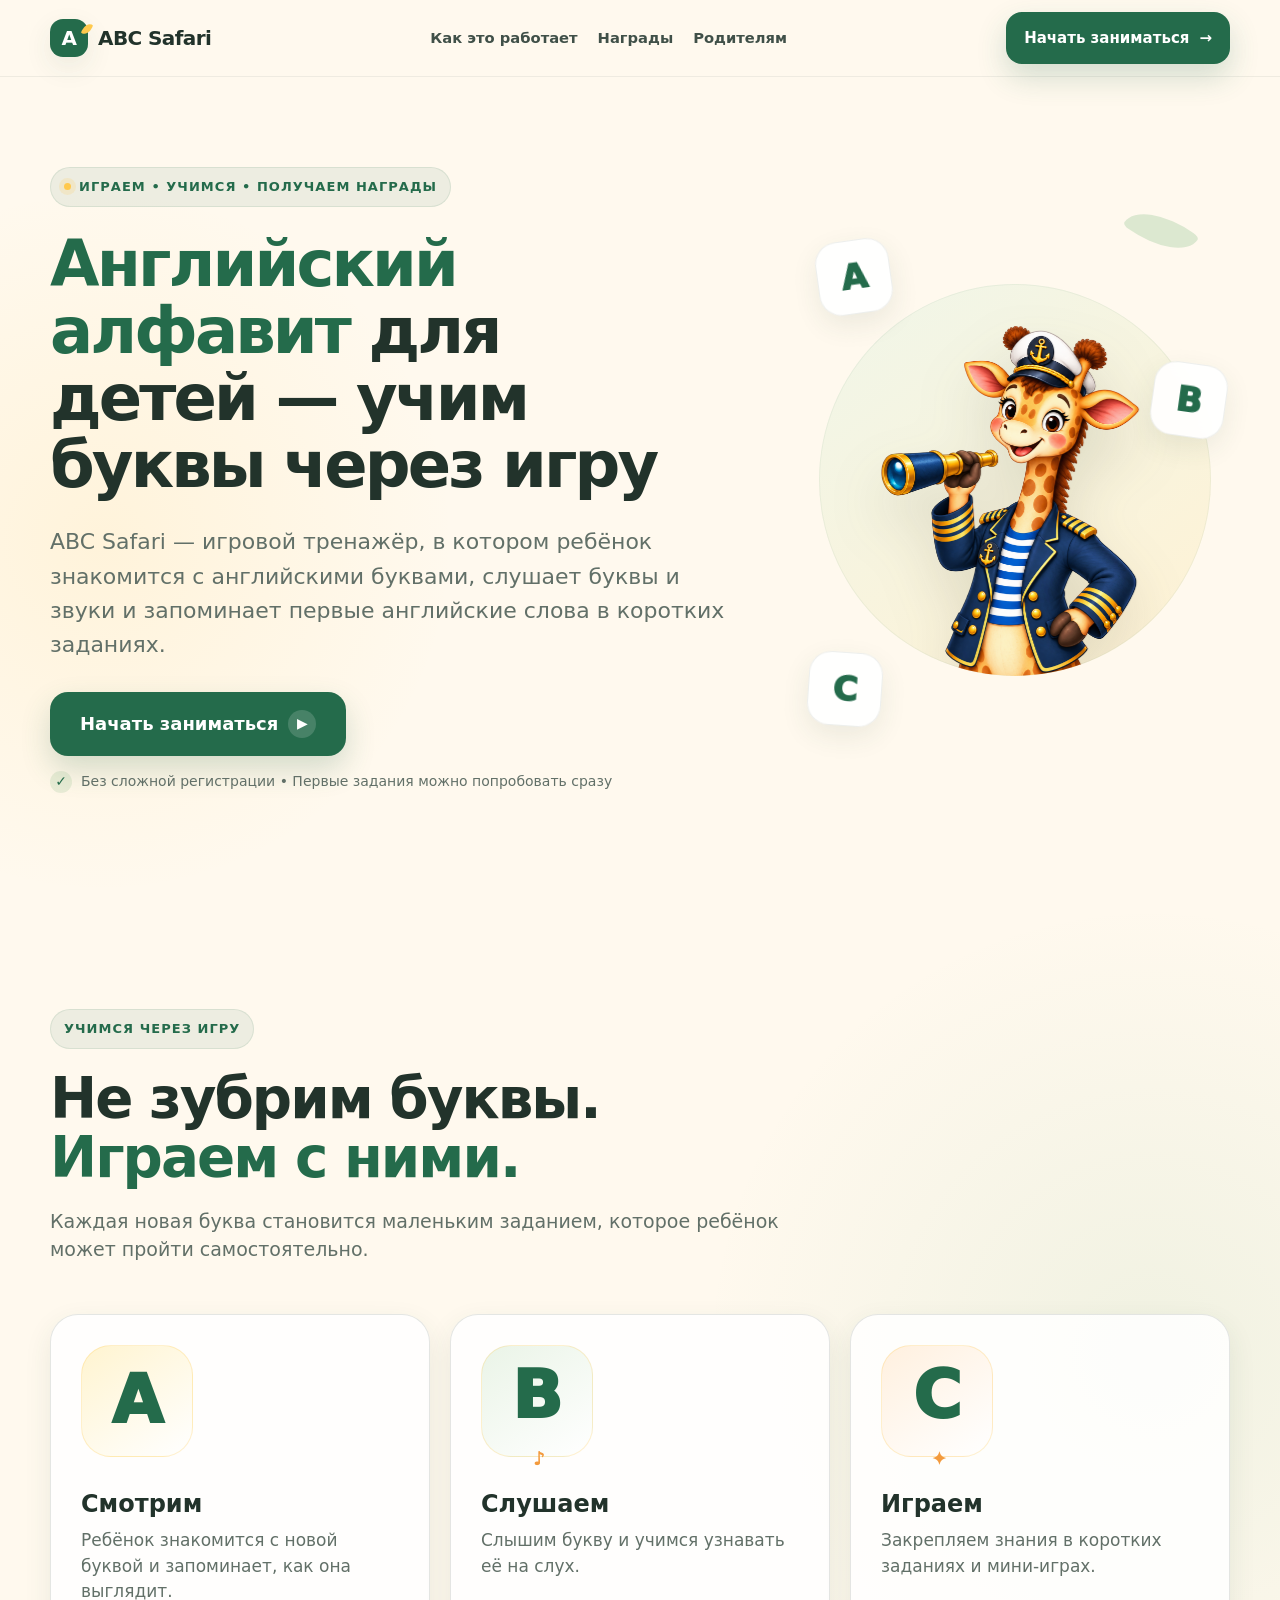
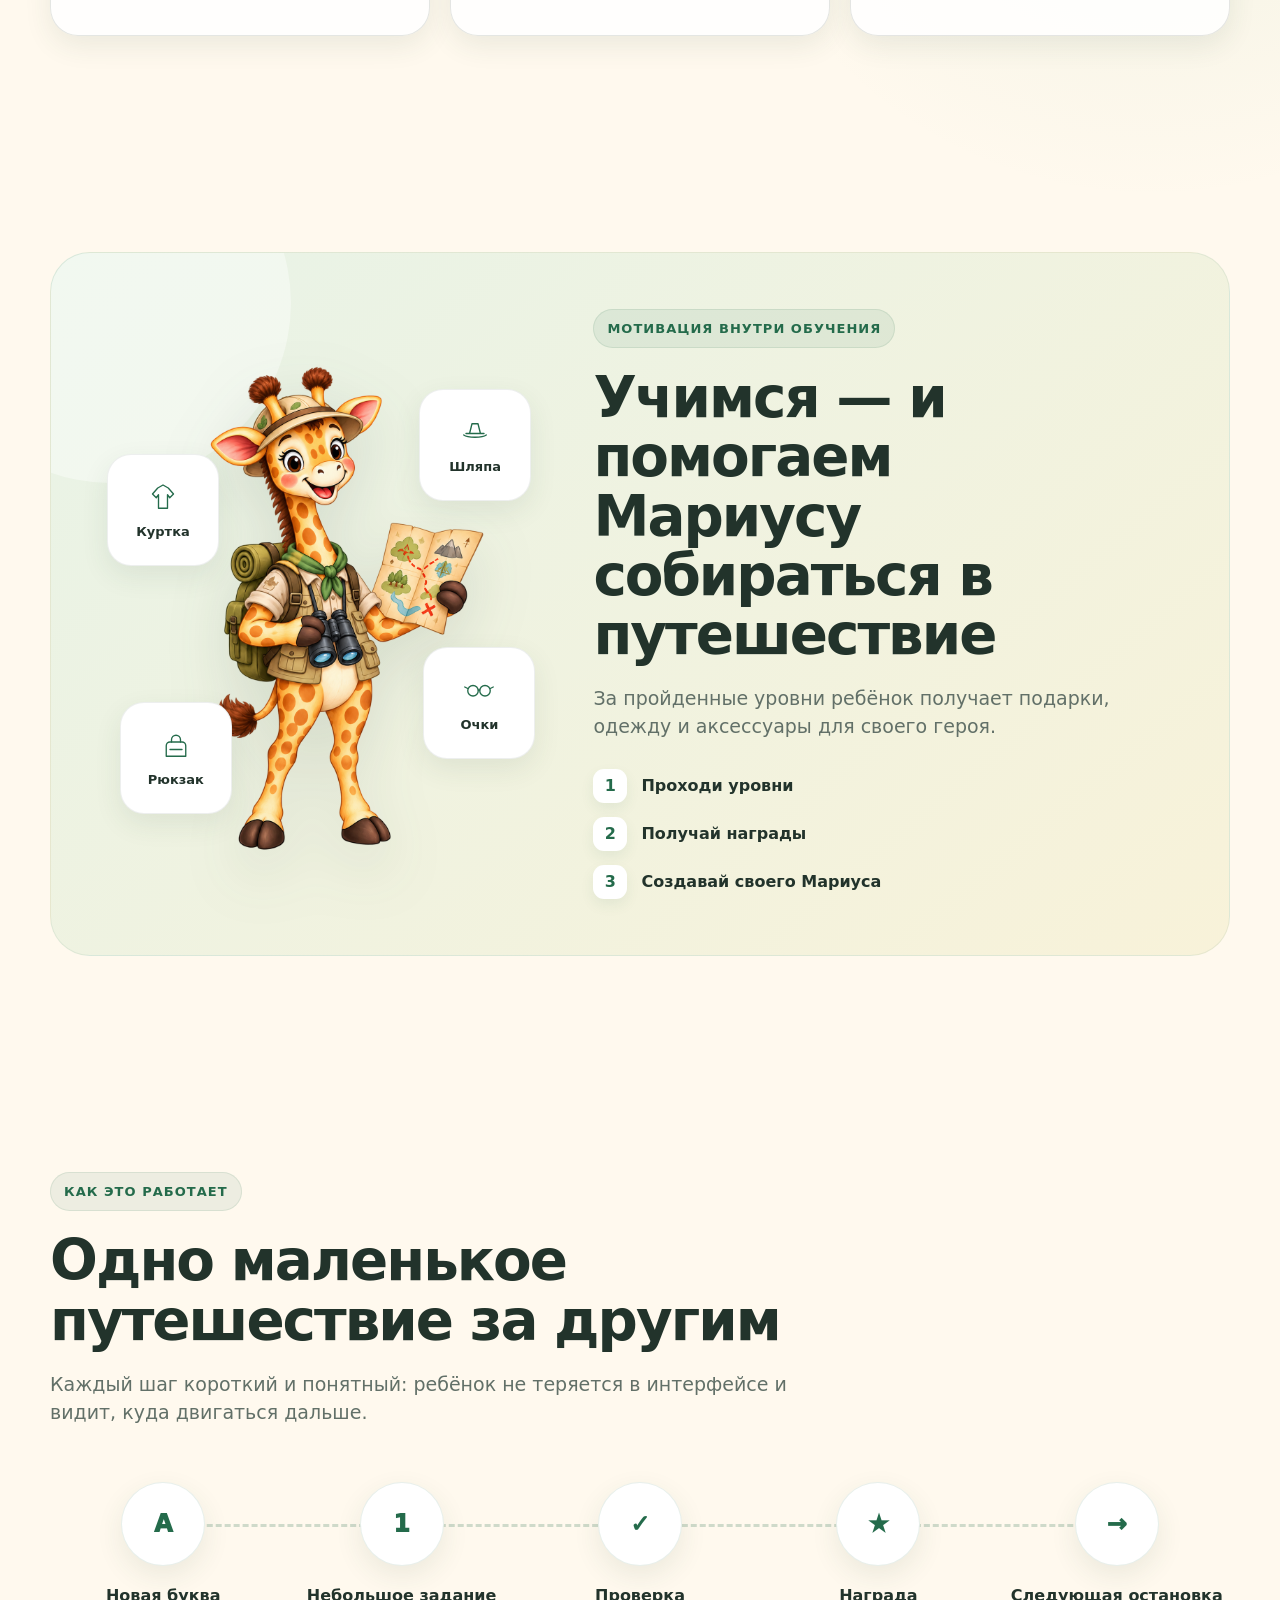
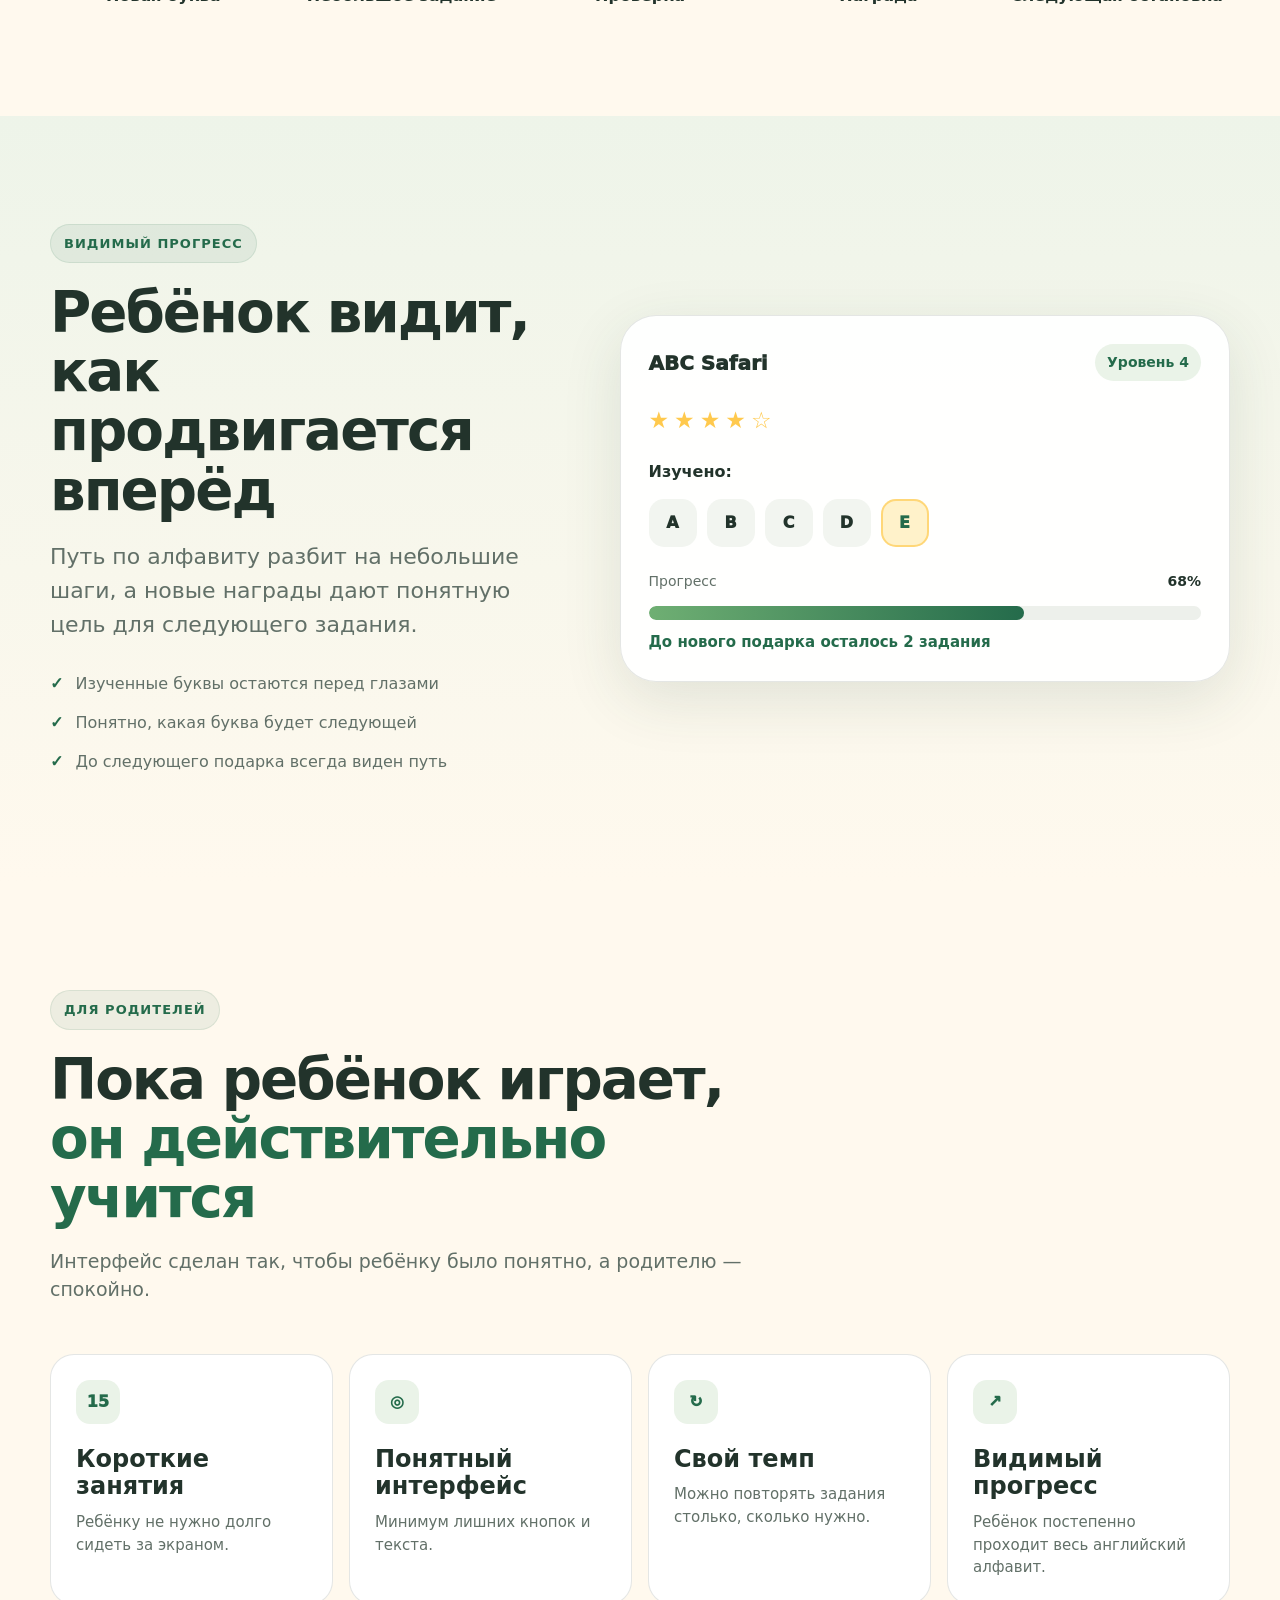
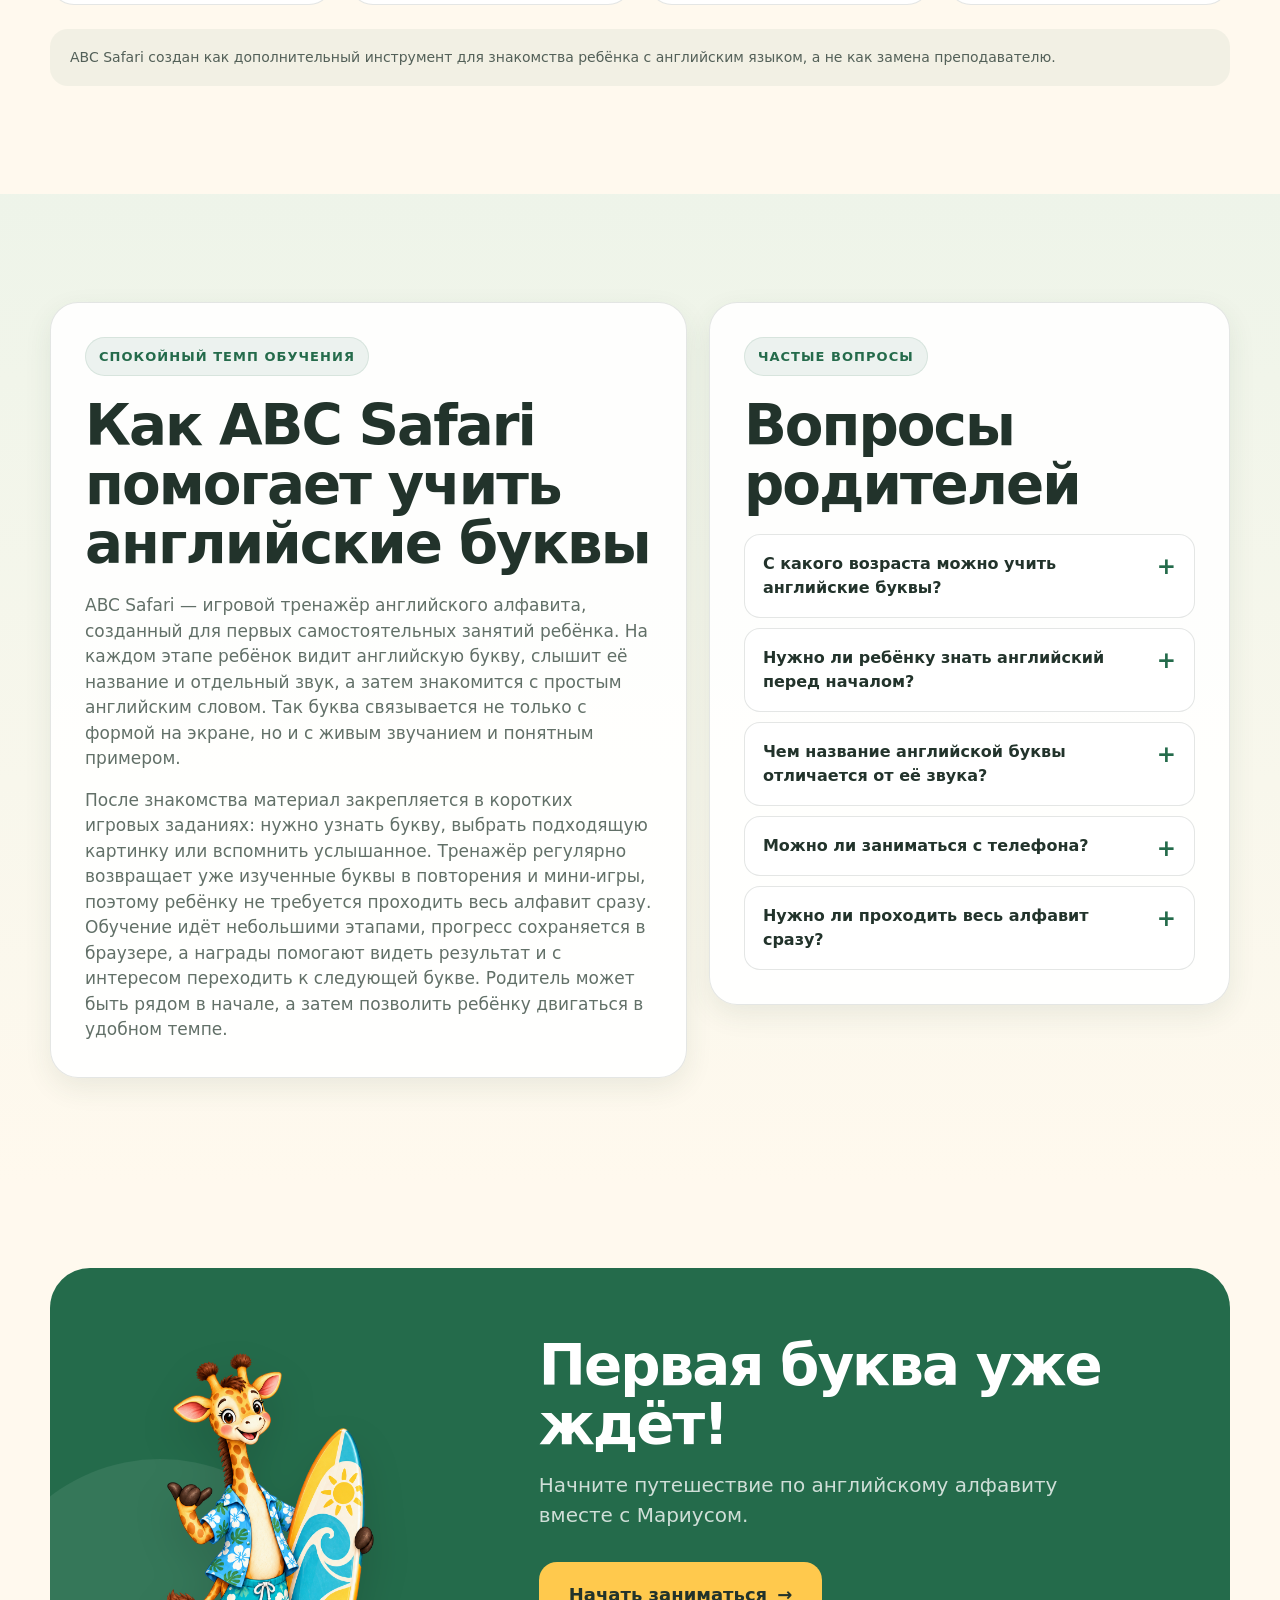
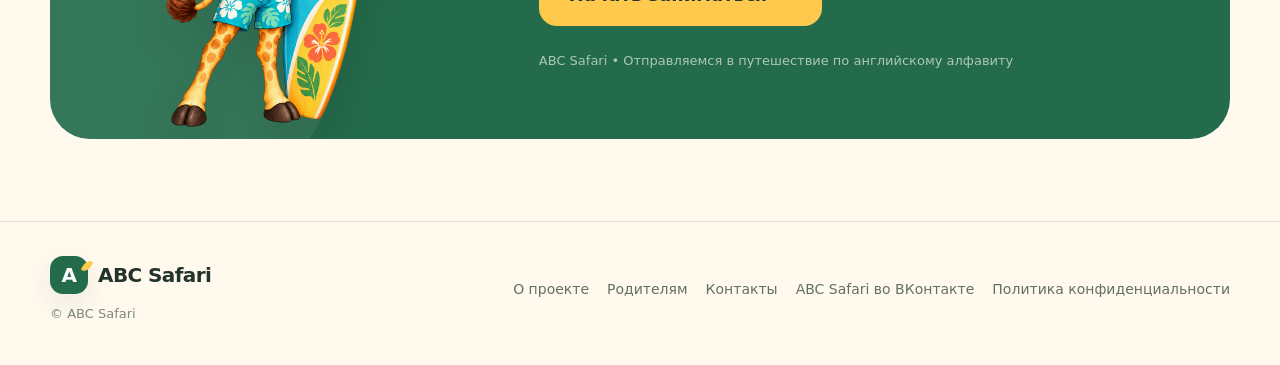
==== commit 16def7b0: "Add official VK community links" ====
--- a/index.html
+++ b/index.html
@@ -3,6 +3,28 @@
 <head>
   <meta charset="utf-8" />
   <meta name="viewport" content="width=device-width,initial-scale=1" />
+  <!-- Yandex.Metrika counter -->
+  <script type="text/javascript">
+      (function(m,e,t,r,i,k,a){
+          m[i]=m[i]||function(){(m[i].a=m[i].a||[]).push(arguments)};
+          m[i].l=1*new Date();
+          for (var j = 0; j < document.scripts.length; j++) {if (document.scripts[j].src === r) { return; }}
+          k=e.createElement(t),a=e.getElementsByTagName(t)[0],k.async=1,k.src=r,a.parentNode.insertBefore(k,a)
+      })(window, document,'script','https://mc.yandex.ru/metrika/tag.js?id=113436900', 'ym');
+
+      ym(113436900, 'init', {
+          ssr:true,
+          webvisor:true,
+          clickmap:true,
+          ecommerce:"dataLayer",
+          referrer: document.referrer,
+          url: location.href,
+          accurateTrackBounce:true,
+          trackLinks:true
+      });
+  </script>
+  <!-- /Yandex.Metrika counter -->
+  <meta name="yandex-verification" content="87c5e5cf76004af2" />
   <meta name="description" content="Игровой онлайн-тренажёр английских букв для детей: слушаем буквы и звуки, учим первые слова, играем и получаем награды вместе с жирафом Мариусом." />
   <title>Английский алфавит для детей — игровой тренажёр ABC Safari</title>
   <link rel="canonical" href="https://abcsafari.ru/" />
@@ -25,6 +47,9 @@
         "@id": "https://abcsafari.ru/#website",
         "name": "ABC Safari",
         "url": "https://abcsafari.ru/",
+        "sameAs": [
+          "https://vk.ru/abcsafari"
+        ],
         "inLanguage": "ru"
       },
       {
@@ -506,6 +531,13 @@
   </style>
 </head>
 <body>
+  <noscript>
+    <div>
+      <img src="https://mc.yandex.ru/watch/113436900"
+           style="position:absolute; left:-9999px;"
+           alt="" />
+    </div>
+  </noscript>
   <header class="site-header">
     <div class="container nav">
       <a class="brand" href="#top" aria-label="ABC Safari — на главную">
@@ -783,6 +815,7 @@
         <a href="/about/">О проекте</a>
         <a href="#parents">Родителям</a>
         <a href="/contacts/">Контакты</a>
+        <a href="https://vk.ru/abcsafari" target="_blank" rel="noopener noreferrer">ABC Safari во ВКонтакте</a>
         <a href="/privacy/">Политика конфиденциальности</a>
       </div>
     </div>
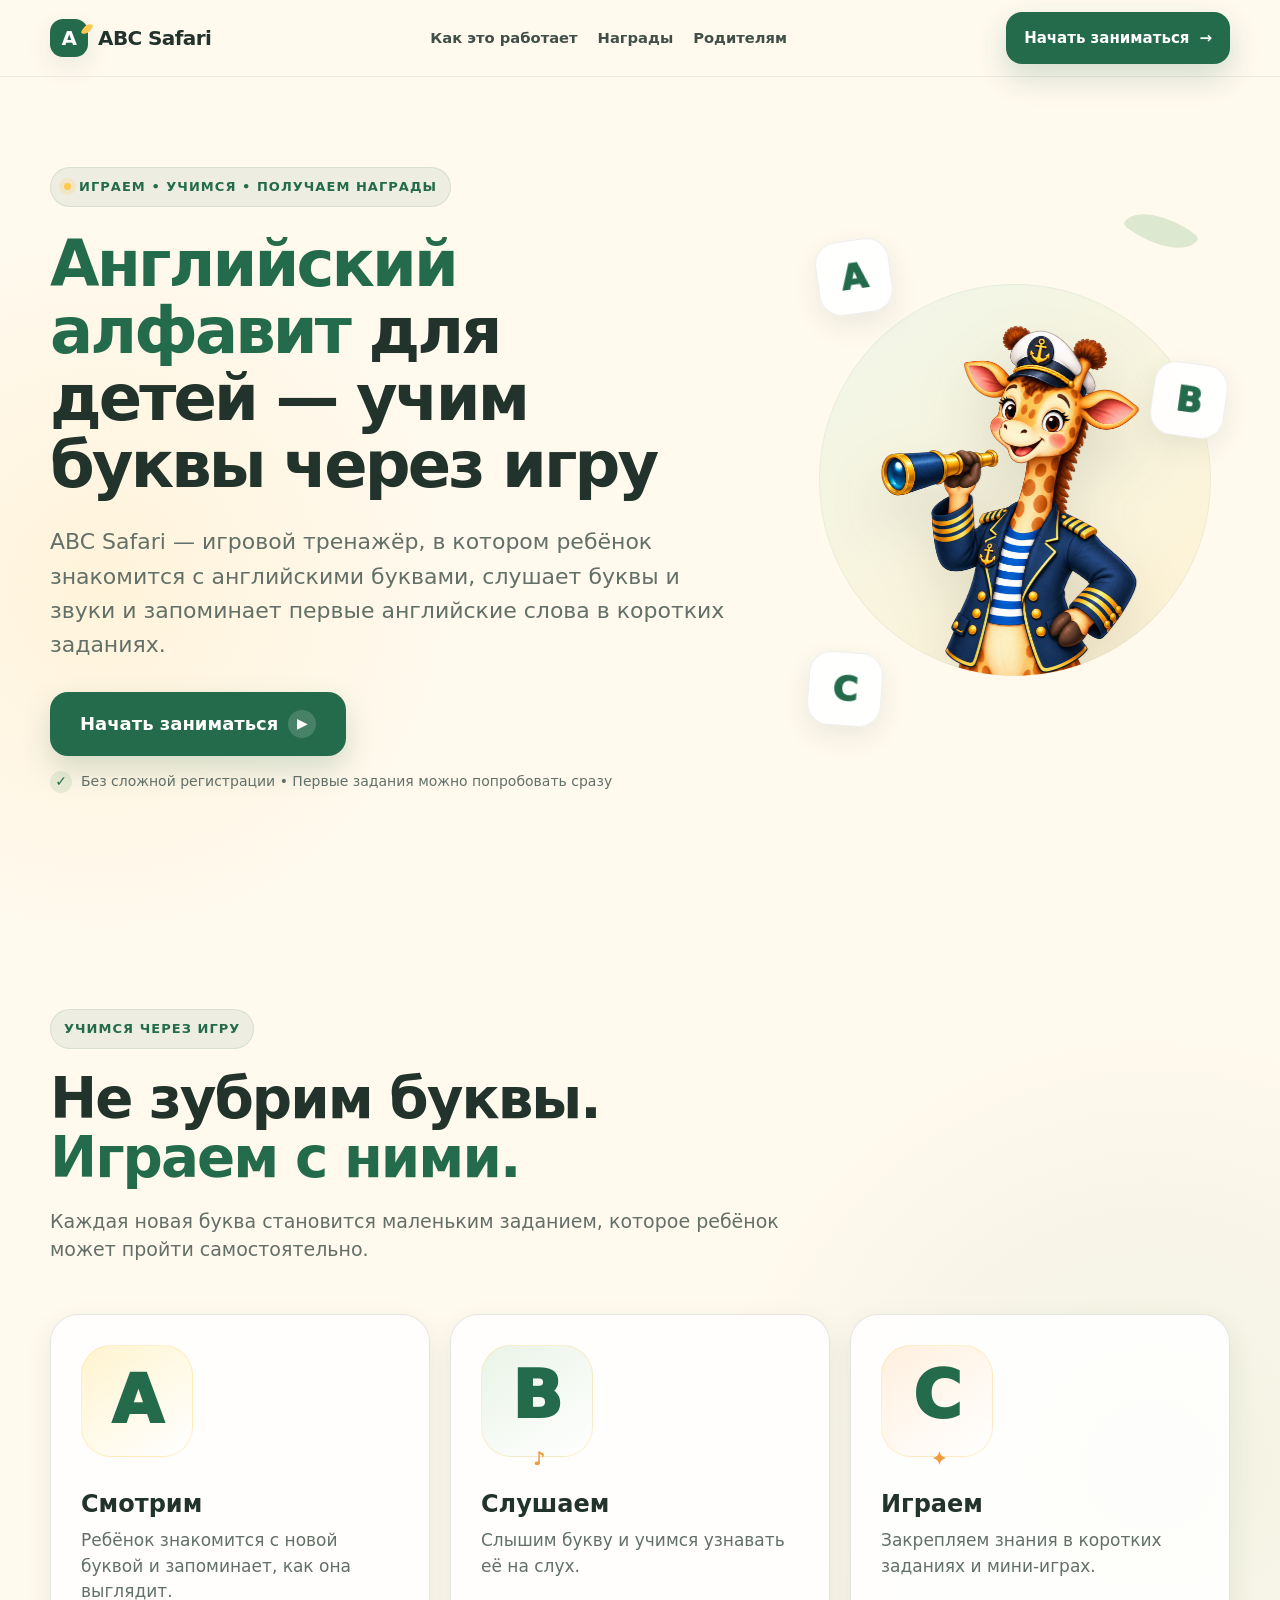
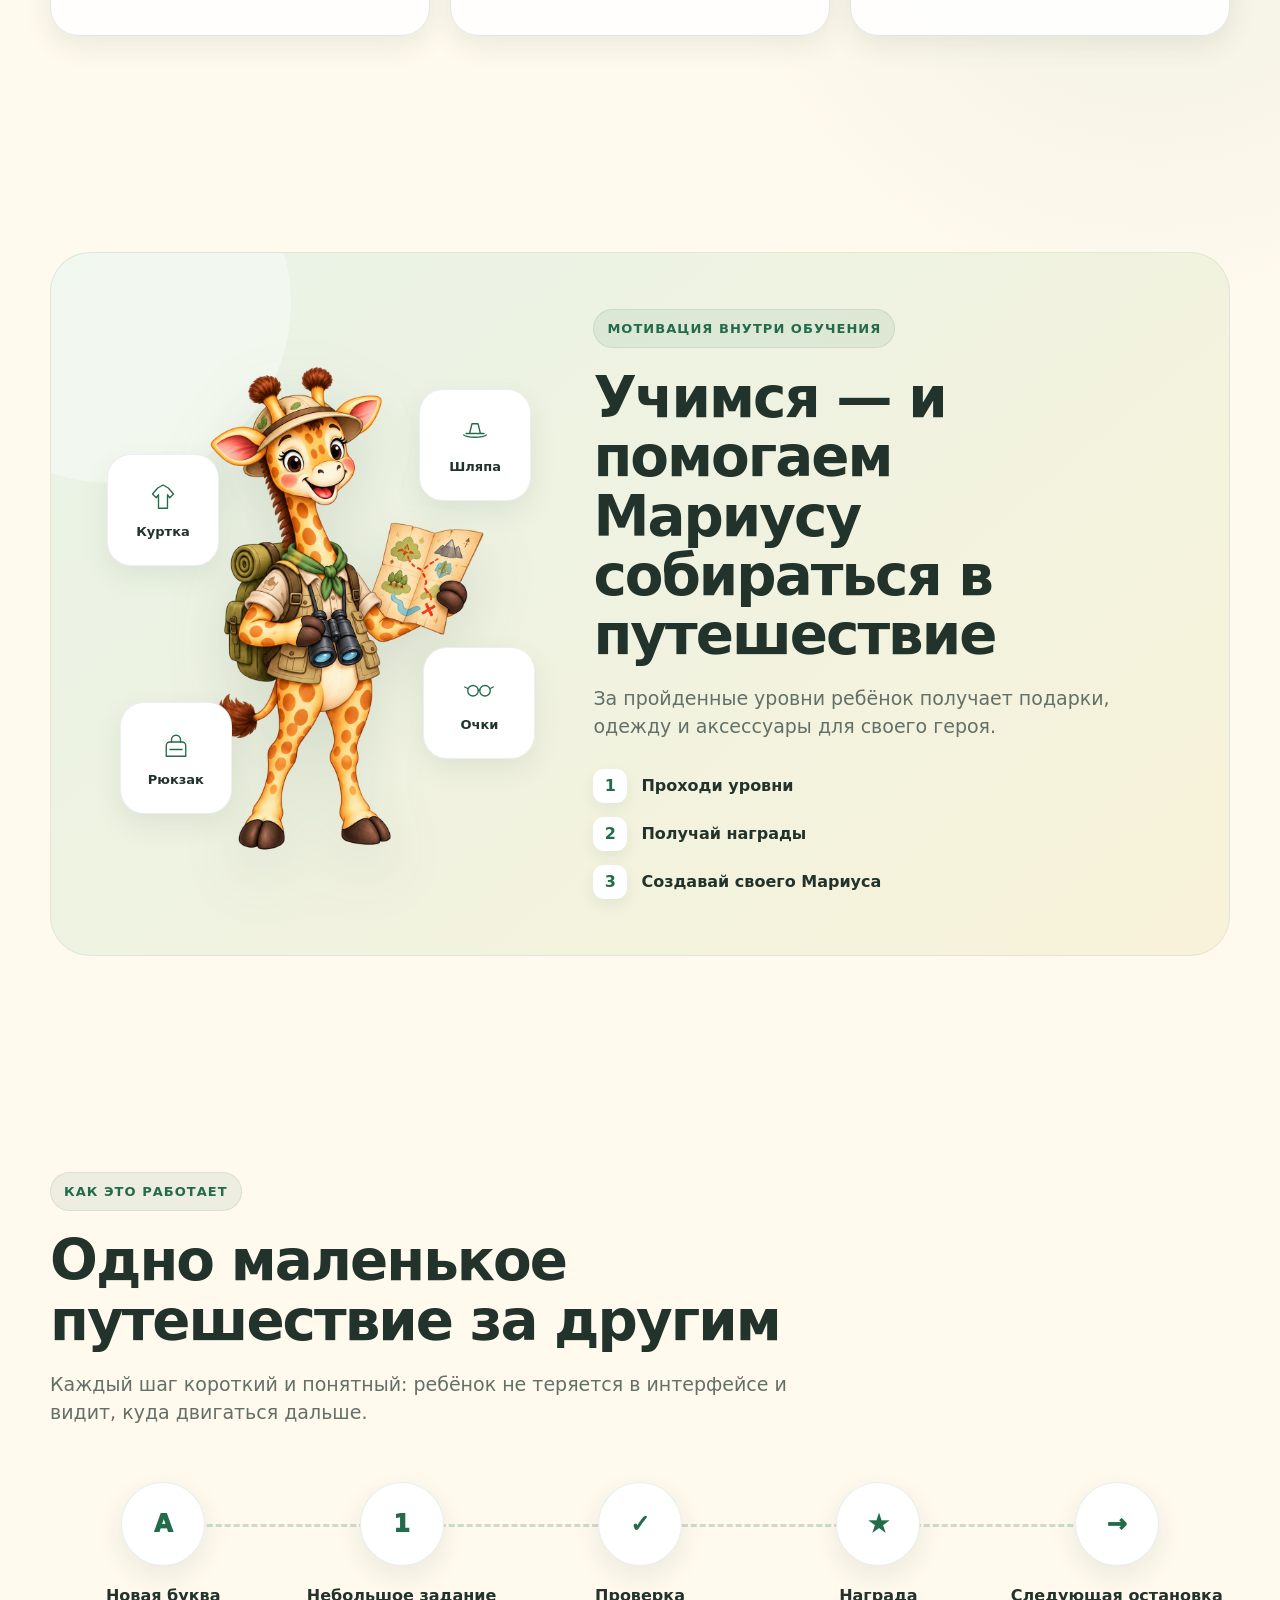
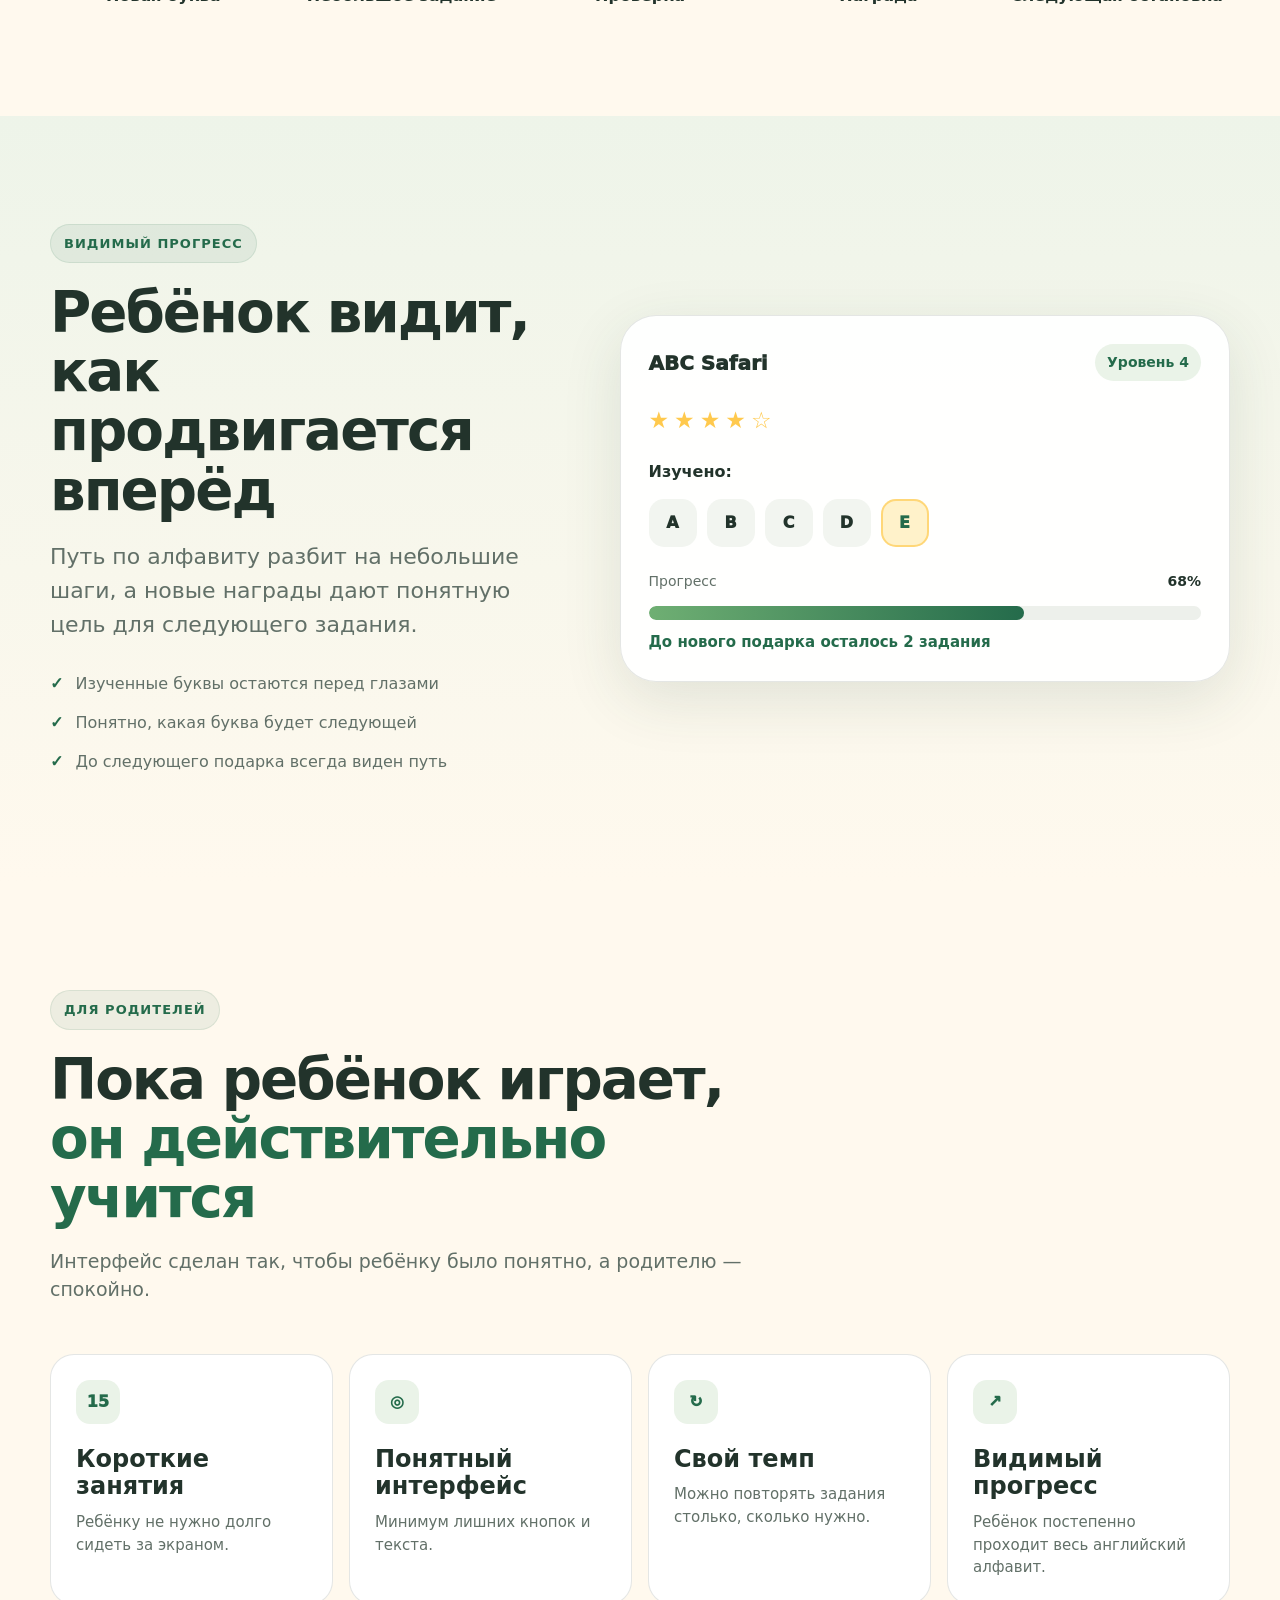
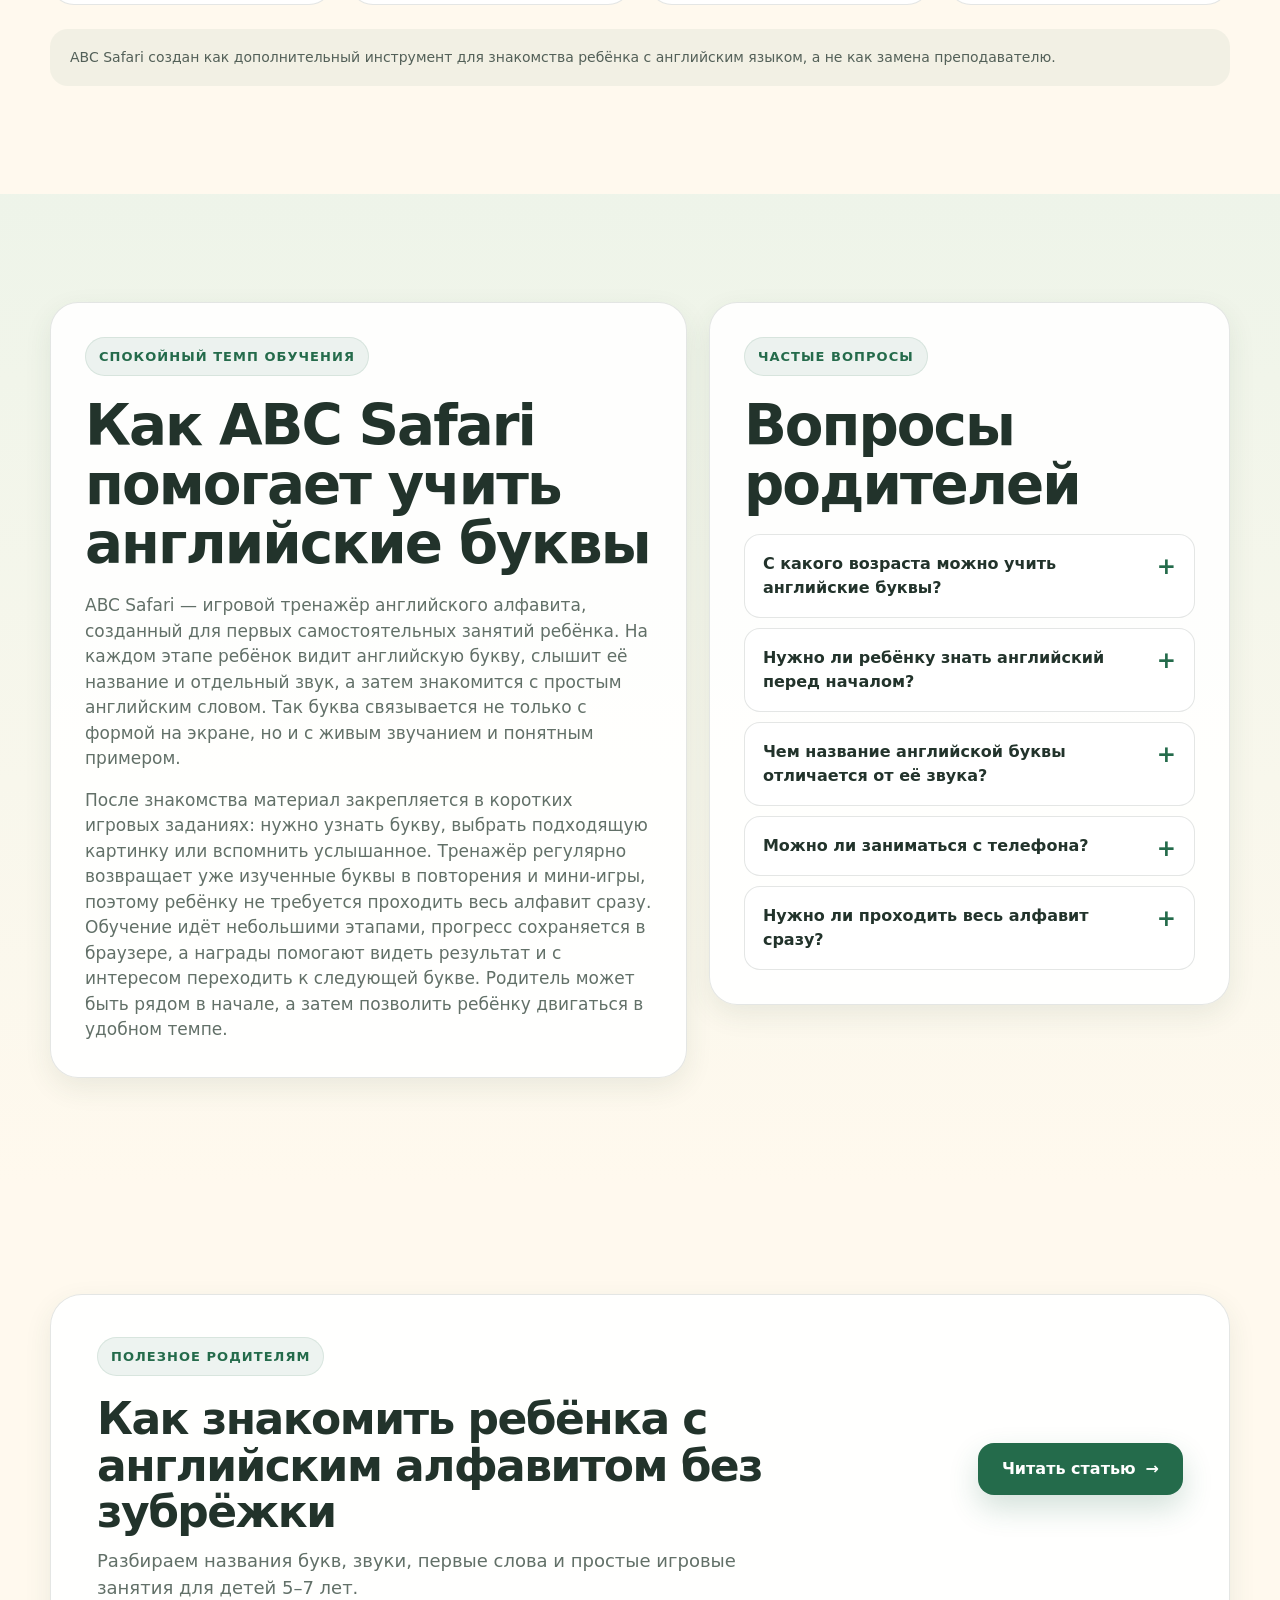
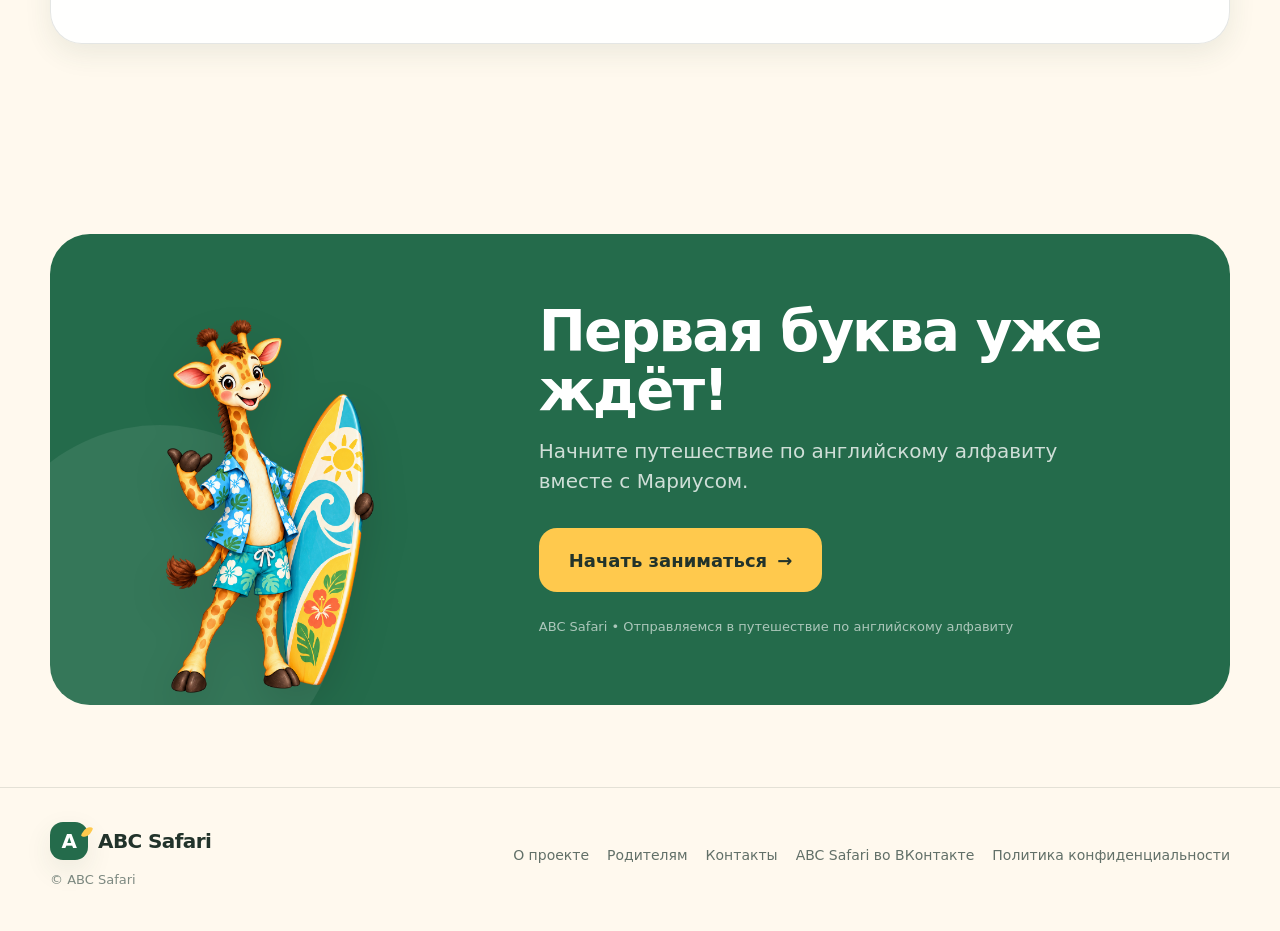
==== commit b31ebe2c: "Add parent guide to English alphabet" ====
--- a/index.html
+++ b/index.html
@@ -24,6 +24,23 @@
       });
   </script>
   <!-- /Yandex.Metrika counter -->
+  <!-- Top.Mail.Ru counter -->
+  <script type="text/javascript">
+  var _tmr = window._tmr || (window._tmr = []);
+  _tmr.push({id: "3799663", type: "pageView", start: (new Date()).getTime()});
+  (function (d, w, id) {
+    if (d.getElementById(id)) return;
+    var ts = d.createElement("script"); ts.type = "text/javascript"; ts.async = true; ts.id = id;
+    ts.src = "https://top-fwz1.mail.ru/js/code.js";
+    var f = function () {var s = d.getElementsByTagName("script")[0]; s.parentNode.insertBefore(ts, s);};
+    if (w.opera == "[object Opera]") {
+      d.addEventListener("DOMContentLoaded", f, false);
+    } else {
+      f();
+    }
+  })(document, window, "tmr-code");
+  </script>
+  <!-- /Top.Mail.Ru counter -->
   <meta name="yandex-verification" content="87c5e5cf76004af2" />
   <meta name="description" content="Игровой онлайн-тренажёр английских букв для детей: слушаем буквы и звуки, учим первые слова, играем и получаем награды вместе с жирафом Мариусом." />
   <title>Английский алфавит для детей — игровой тренажёр ABC Safari</title>
@@ -402,6 +419,13 @@
     }
     .guide-card p{font-size:17px;color:var(--muted);margin-bottom:16px}
     .guide-card p:last-child{margin-bottom:0}
+    .resource-card{
+      display:grid;grid-template-columns:minmax(0,1fr) auto;gap:36px;align-items:center;
+      padding:42px 46px;border:1px solid var(--line);border-radius:32px;
+      background:rgba(255,255,255,.9);box-shadow:var(--shadow-sm)
+    }
+    .resource-card h2{margin-bottom:12px;font-size:clamp(30px,4vw,44px)}
+    .resource-card p{max-width:720px;margin-bottom:0;color:var(--muted);font-size:18px}
     .faq-list{display:grid;gap:10px}
     .faq-list details{border:1px solid var(--line);border-radius:16px;background:#fff;padding:0 18px}
     .faq-list summary{cursor:pointer;font-weight:900;padding:17px 30px 17px 0;position:relative;list-style:none}
@@ -473,7 +497,7 @@
       .mobile-menu.open{display:grid;gap:4px}
       .mobile-menu a{padding:12px 10px;border-radius:12px;font-weight:800}
       .mobile-menu .btn{margin-top:8px}
-      .hero-grid,.reward-panel,.progress-grid,.cta-box,.guide-grid{grid-template-columns:1fr}
+      .hero-grid,.reward-panel,.progress-grid,.cta-box,.guide-grid,.resource-card{grid-template-columns:1fr}
       .hero{padding-top:38px}
       .hero-art{min-height:520px}
       .reward-panel{padding:36px}
@@ -517,6 +541,8 @@
       .progress-mock{padding:22px;border-radius:28px;transform:none}
       .benefits{grid-template-columns:1fr}
       .benefit{min-height:auto}
+      .resource-card{padding:30px 24px;border-radius:26px}
+      .resource-card .btn{width:100%}
       .cta-box{border-radius:30px}
       .cta-copy{padding:42px 26px 8px}
       .cta-copy .btn{width:100%}
@@ -536,6 +562,13 @@
       <img src="https://mc.yandex.ru/watch/113436900"
            style="position:absolute; left:-9999px;"
            alt="" />
+    </div>
+  </noscript>
+  <noscript>
+    <div>
+      <img src="https://top-fwz1.mail.ru/counter?id=3799663;js=na"
+           style="position:absolute;left:-9999px;"
+           alt="Top.Mail.Ru" />
     </div>
   </noscript>
   <header class="site-header">
@@ -788,6 +821,19 @@
       </div>
     </section>
 
+    <section class="section" aria-labelledby="useful-title">
+      <div class="container">
+        <div class="resource-card reveal">
+          <div>
+            <span class="eyebrow">Полезное родителям</span>
+            <h2 id="useful-title">Как знакомить ребёнка с английским алфавитом без зубрёжки</h2>
+            <p>Разбираем названия букв, звуки, первые слова и простые игровые занятия для детей 5–7 лет.</p>
+          </div>
+          <a class="btn btn-primary" href="/articles/angliyskiy-alfavit-dlya-detey/">Читать статью <span aria-hidden="true">→</span></a>
+        </div>
+      </div>
+    </section>
+
     <section class="section final-cta">
       <div class="container">
         <div class="cta-box reveal">
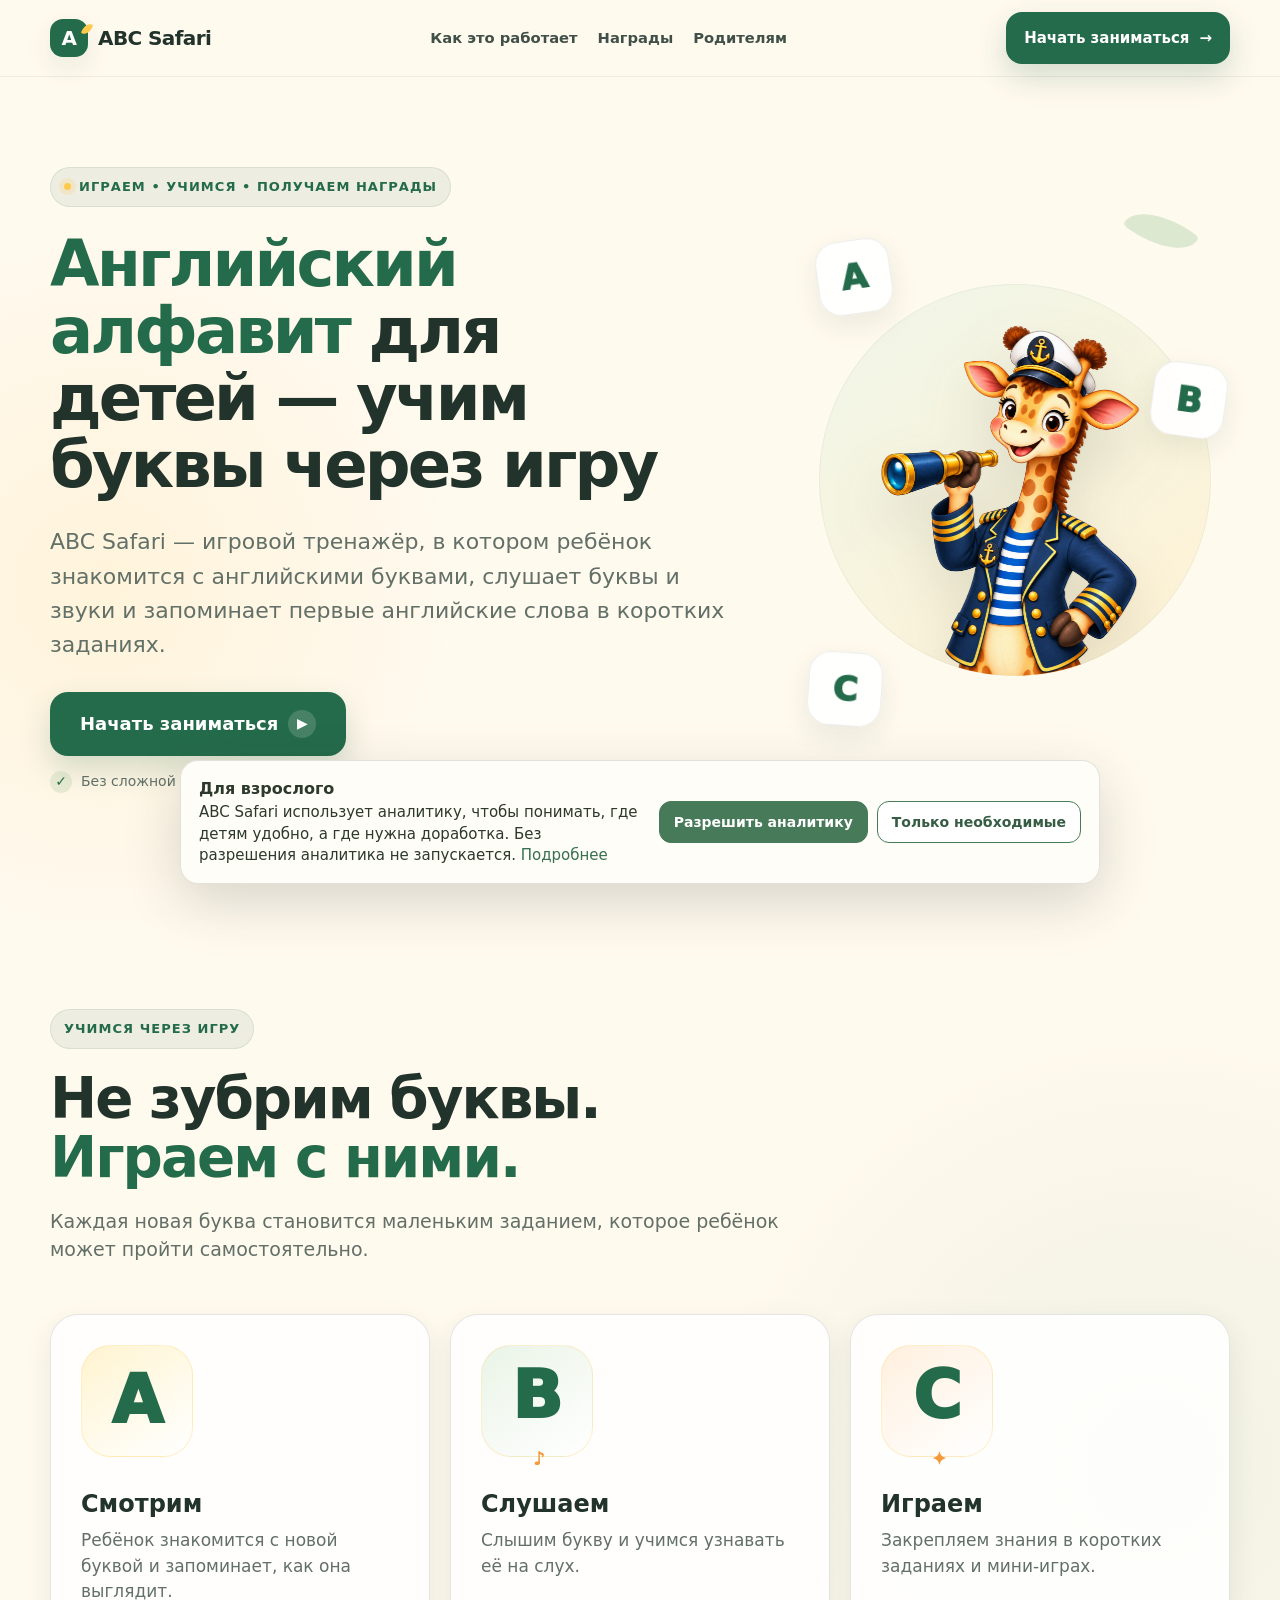
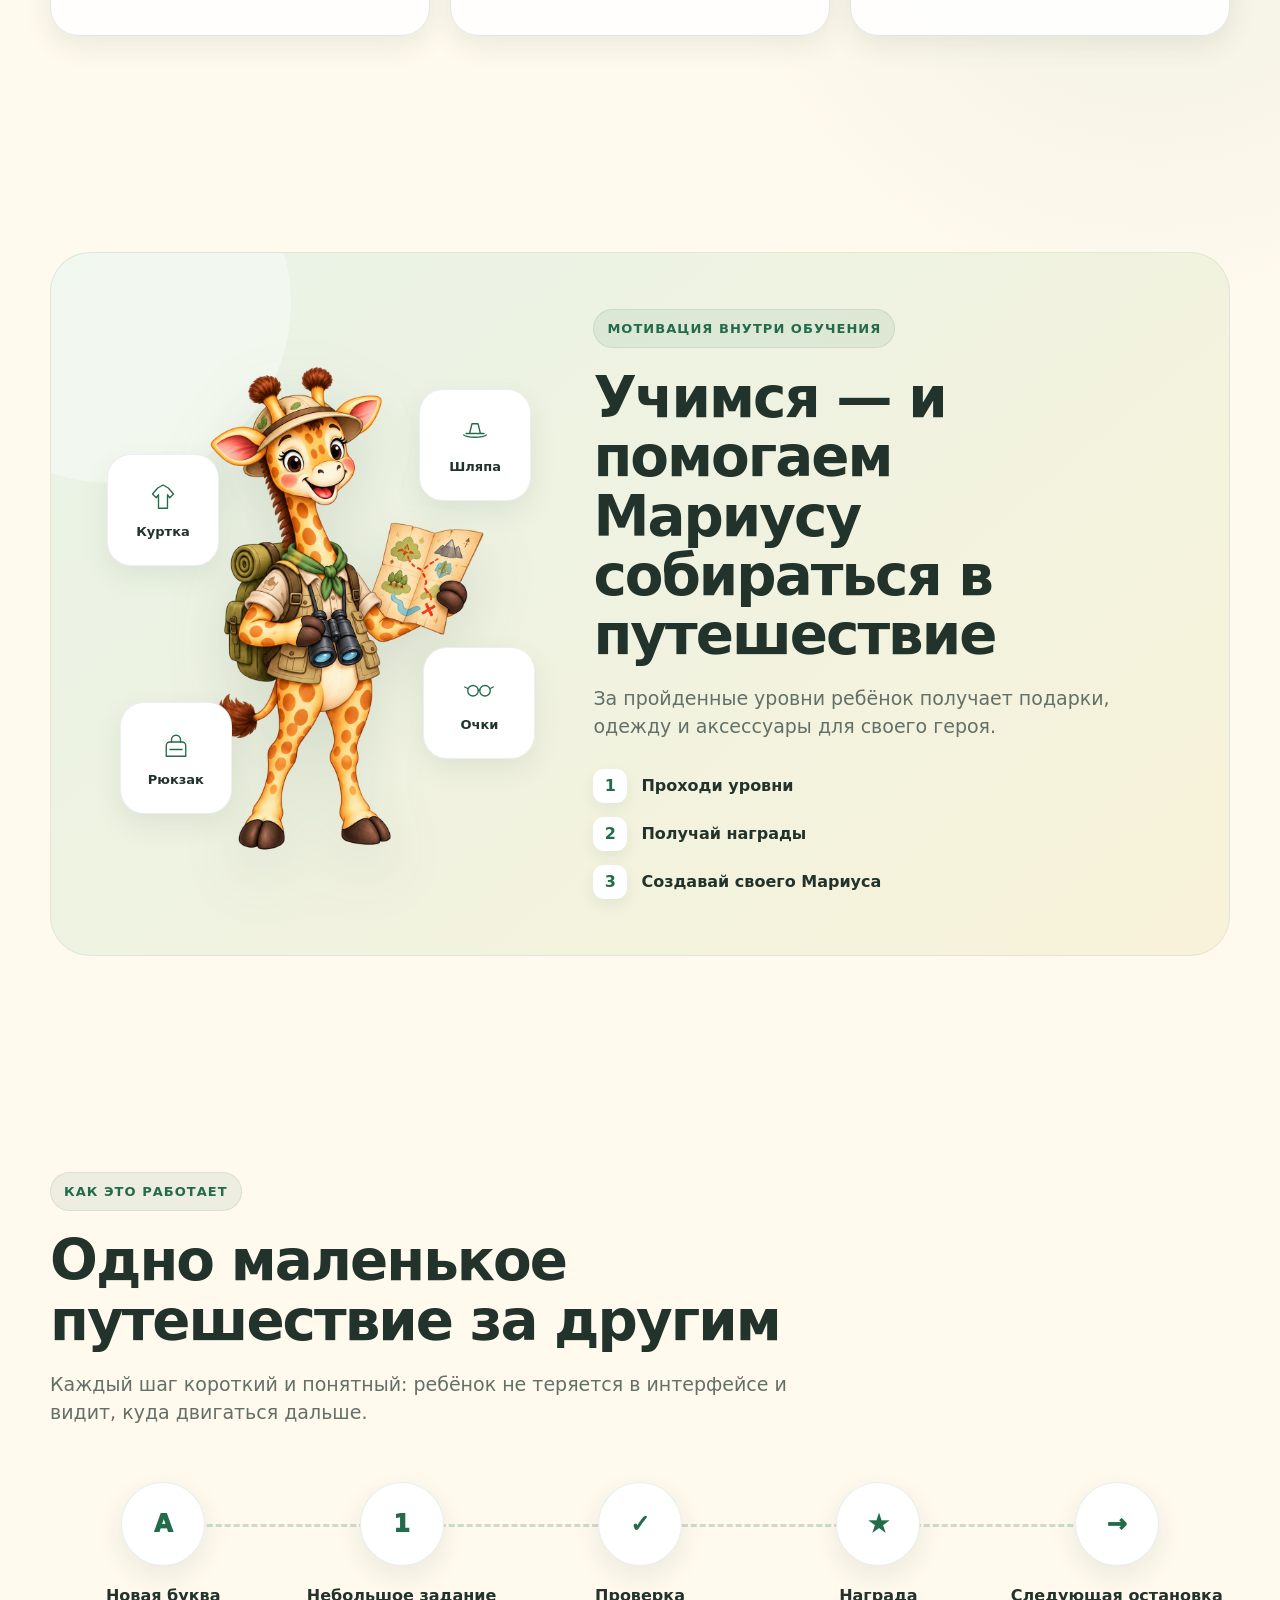
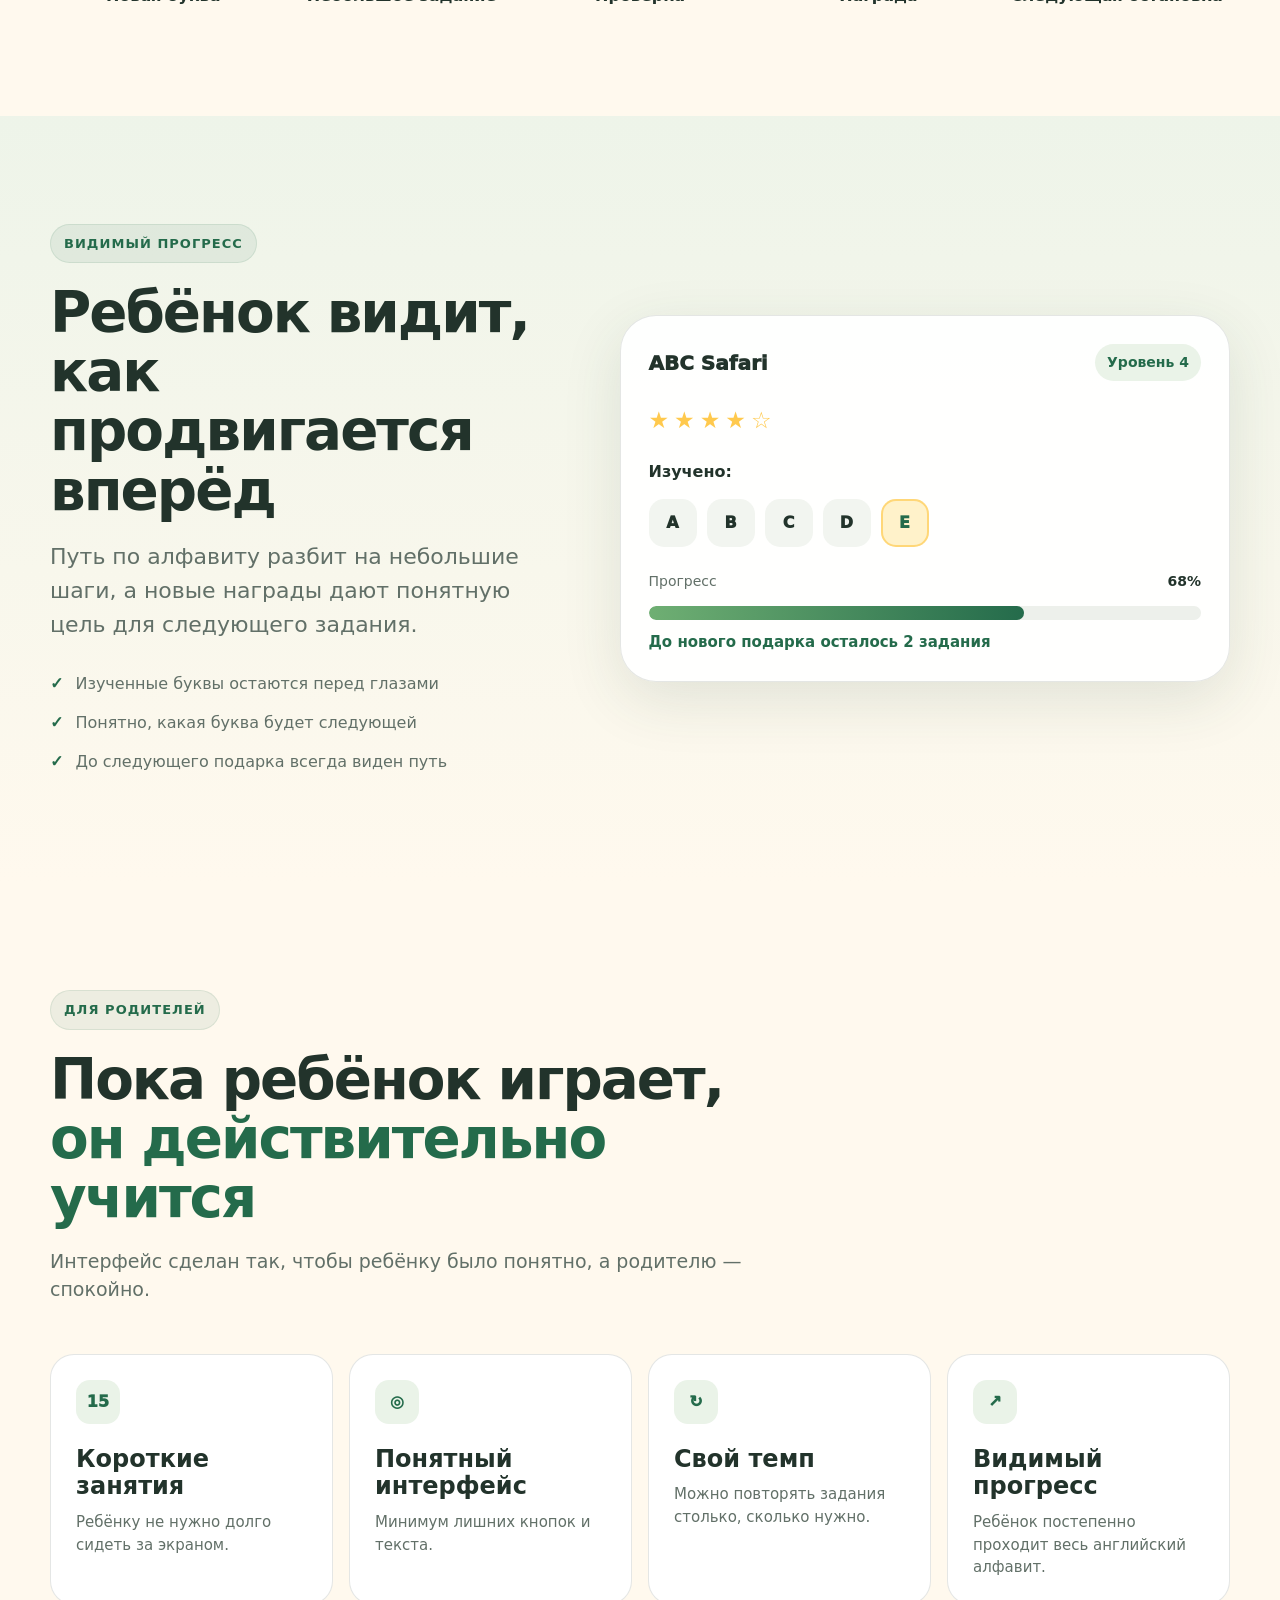
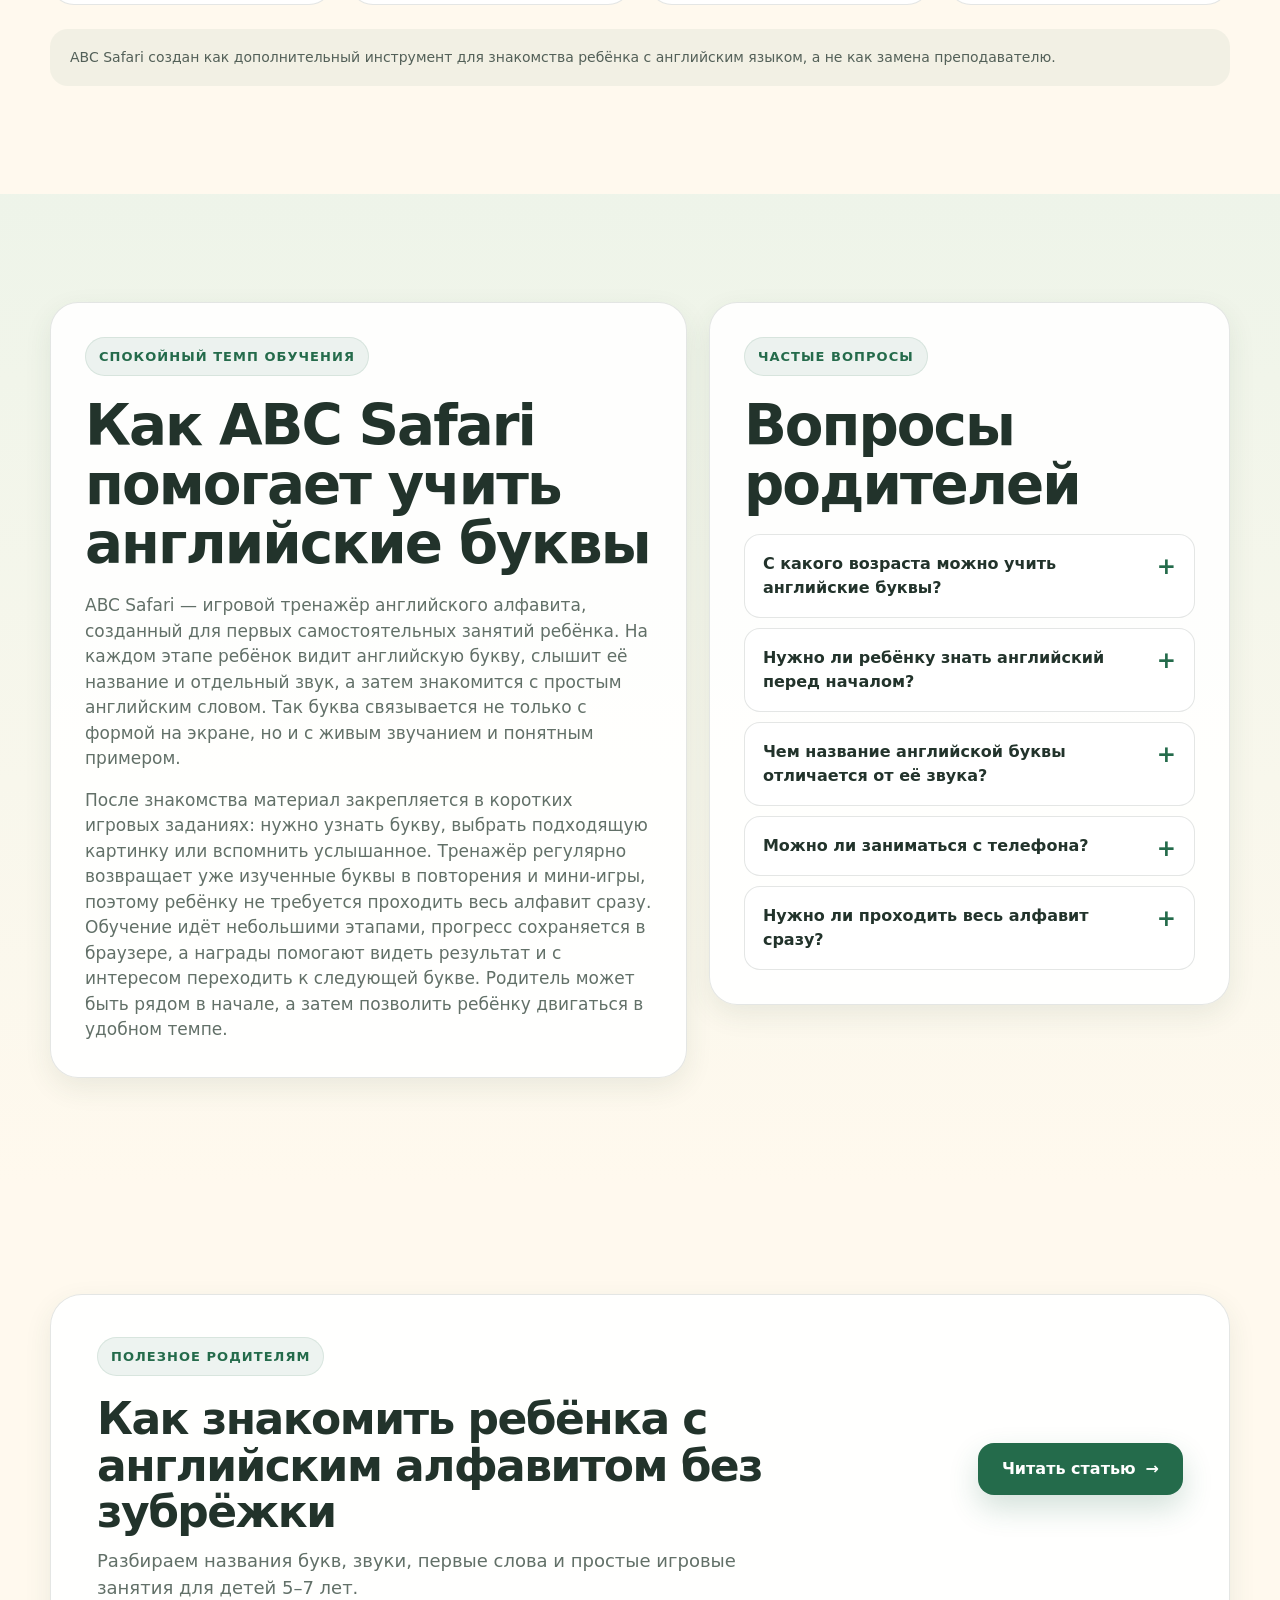
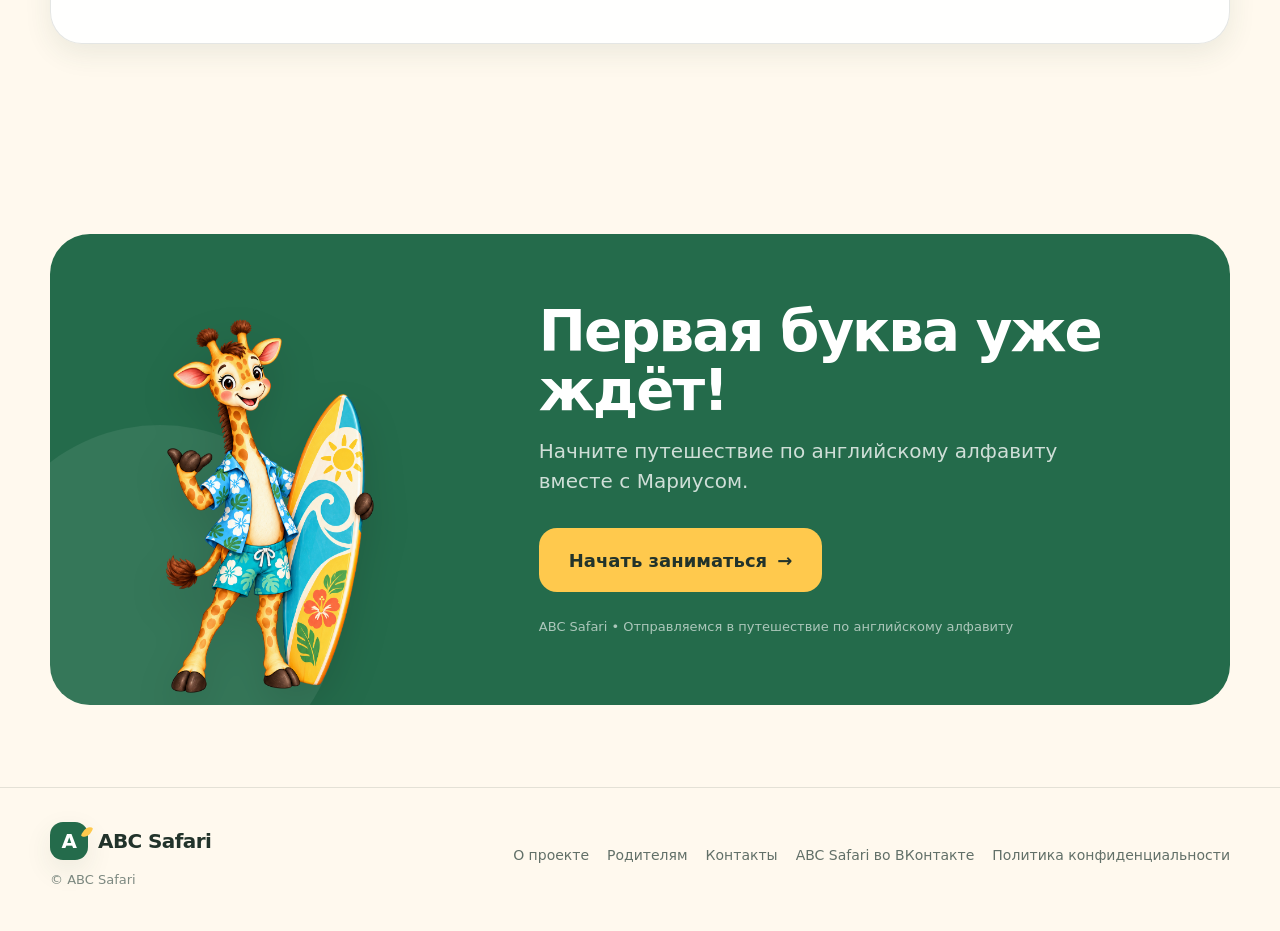
==== commit d2cc0346: "feat: add consent-aware product analytics" ====
--- a/index.html
+++ b/index.html
@@ -3,44 +3,8 @@
 <head>
   <meta charset="utf-8" />
   <meta name="viewport" content="width=device-width,initial-scale=1" />
-  <!-- Yandex.Metrika counter -->
-  <script type="text/javascript">
-      (function(m,e,t,r,i,k,a){
-          m[i]=m[i]||function(){(m[i].a=m[i].a||[]).push(arguments)};
-          m[i].l=1*new Date();
-          for (var j = 0; j < document.scripts.length; j++) {if (document.scripts[j].src === r) { return; }}
-          k=e.createElement(t),a=e.getElementsByTagName(t)[0],k.async=1,k.src=r,a.parentNode.insertBefore(k,a)
-      })(window, document,'script','https://mc.yandex.ru/metrika/tag.js?id=113436900', 'ym');
-
-      ym(113436900, 'init', {
-          ssr:true,
-          webvisor:true,
-          clickmap:true,
-          ecommerce:"dataLayer",
-          referrer: document.referrer,
-          url: location.href,
-          accurateTrackBounce:true,
-          trackLinks:true
-      });
-  </script>
-  <!-- /Yandex.Metrika counter -->
-  <!-- Top.Mail.Ru counter -->
-  <script type="text/javascript">
-  var _tmr = window._tmr || (window._tmr = []);
-  _tmr.push({id: "3799663", type: "pageView", start: (new Date()).getTime()});
-  (function (d, w, id) {
-    if (d.getElementById(id)) return;
-    var ts = d.createElement("script"); ts.type = "text/javascript"; ts.async = true; ts.id = id;
-    ts.src = "https://top-fwz1.mail.ru/js/code.js";
-    var f = function () {var s = d.getElementsByTagName("script")[0]; s.parentNode.insertBefore(ts, s);};
-    if (w.opera == "[object Opera]") {
-      d.addEventListener("DOMContentLoaded", f, false);
-    } else {
-      f();
-    }
-  })(document, window, "tmr-code");
-  </script>
-  <!-- /Top.Mail.Ru counter -->
+  <link rel="stylesheet" href="/analytics-consent.css?v=consent-v1" />
+  <script src="/analytics-consent.js?v=consent-v1"></script>
   <meta name="yandex-verification" content="87c5e5cf76004af2" />
   <meta name="description" content="Игровой онлайн-тренажёр английских букв для детей: слушаем буквы и звуки, учим первые слова, играем и получаем награды вместе с жирафом Мариусом." />
   <title>Английский алфавит для детей — игровой тренажёр ABC Safari</title>
@@ -557,20 +521,6 @@
   </style>
 </head>
 <body>
-  <noscript>
-    <div>
-      <img src="https://mc.yandex.ru/watch/113436900"
-           style="position:absolute; left:-9999px;"
-           alt="" />
-    </div>
-  </noscript>
-  <noscript>
-    <div>
-      <img src="https://top-fwz1.mail.ru/counter?id=3799663;js=na"
-           style="position:absolute;left:-9999px;"
-           alt="Top.Mail.Ru" />
-    </div>
-  </noscript>
   <header class="site-header">
     <div class="container nav">
       <a class="brand" href="#top" aria-label="ABC Safari — на главную">
--- a/analytics-consent.css
+++ b/analytics-consent.css
@@ -0,0 +1,46 @@
+.analytics-consent{
+  position:fixed;
+  z-index:10000;
+  right:max(16px,env(safe-area-inset-right));
+  bottom:max(16px,env(safe-area-inset-bottom));
+  left:max(16px,env(safe-area-inset-left));
+  display:flex;
+  align-items:center;
+  gap:20px;
+  max-width:920px;
+  margin-inline:auto;
+  padding:16px 18px;
+  border:1px solid rgba(72,92,70,.16);
+  border-radius:18px;
+  background:#fffdf8;
+  box-shadow:0 18px 55px rgba(44,57,43,.18);
+  color:#2c392b;
+  font:15px/1.45 system-ui,-apple-system,BlinkMacSystemFont,"Segoe UI",sans-serif;
+}
+.analytics-consent__copy{flex:1;min-width:0}
+.analytics-consent__copy strong{display:block;margin-bottom:2px;font-size:16px}
+.analytics-consent__copy p{margin:0}
+.analytics-consent__copy a{color:#376f50;text-underline-offset:2px}
+.analytics-consent__actions{display:flex;flex:0 0 auto;gap:9px}
+.analytics-consent button{
+  min-height:42px;
+  padding:9px 14px;
+  border:1px solid #477a59;
+  border-radius:12px;
+  font:inherit;
+  font-size:14px;
+  font-weight:700;
+  cursor:pointer;
+}
+.analytics-consent__allow{background:#477a59;color:#fff}
+.analytics-consent__deny{background:#fff;color:#365d44}
+.analytics-consent button:focus-visible{outline:3px solid #f2bf4b;outline-offset:2px}
+@media (max-width:680px){
+  .analytics-consent{align-items:stretch;flex-direction:column;gap:12px;padding:15px}
+  .analytics-consent__actions{flex-direction:column}
+  .analytics-consent button{width:100%}
+}
+@media (prefers-reduced-motion:no-preference){
+  .analytics-consent{animation:analytics-consent-in .22s ease-out both}
+  @keyframes analytics-consent-in{from{opacity:0;transform:translateY(10px)}to{opacity:1;transform:none}}
+}
